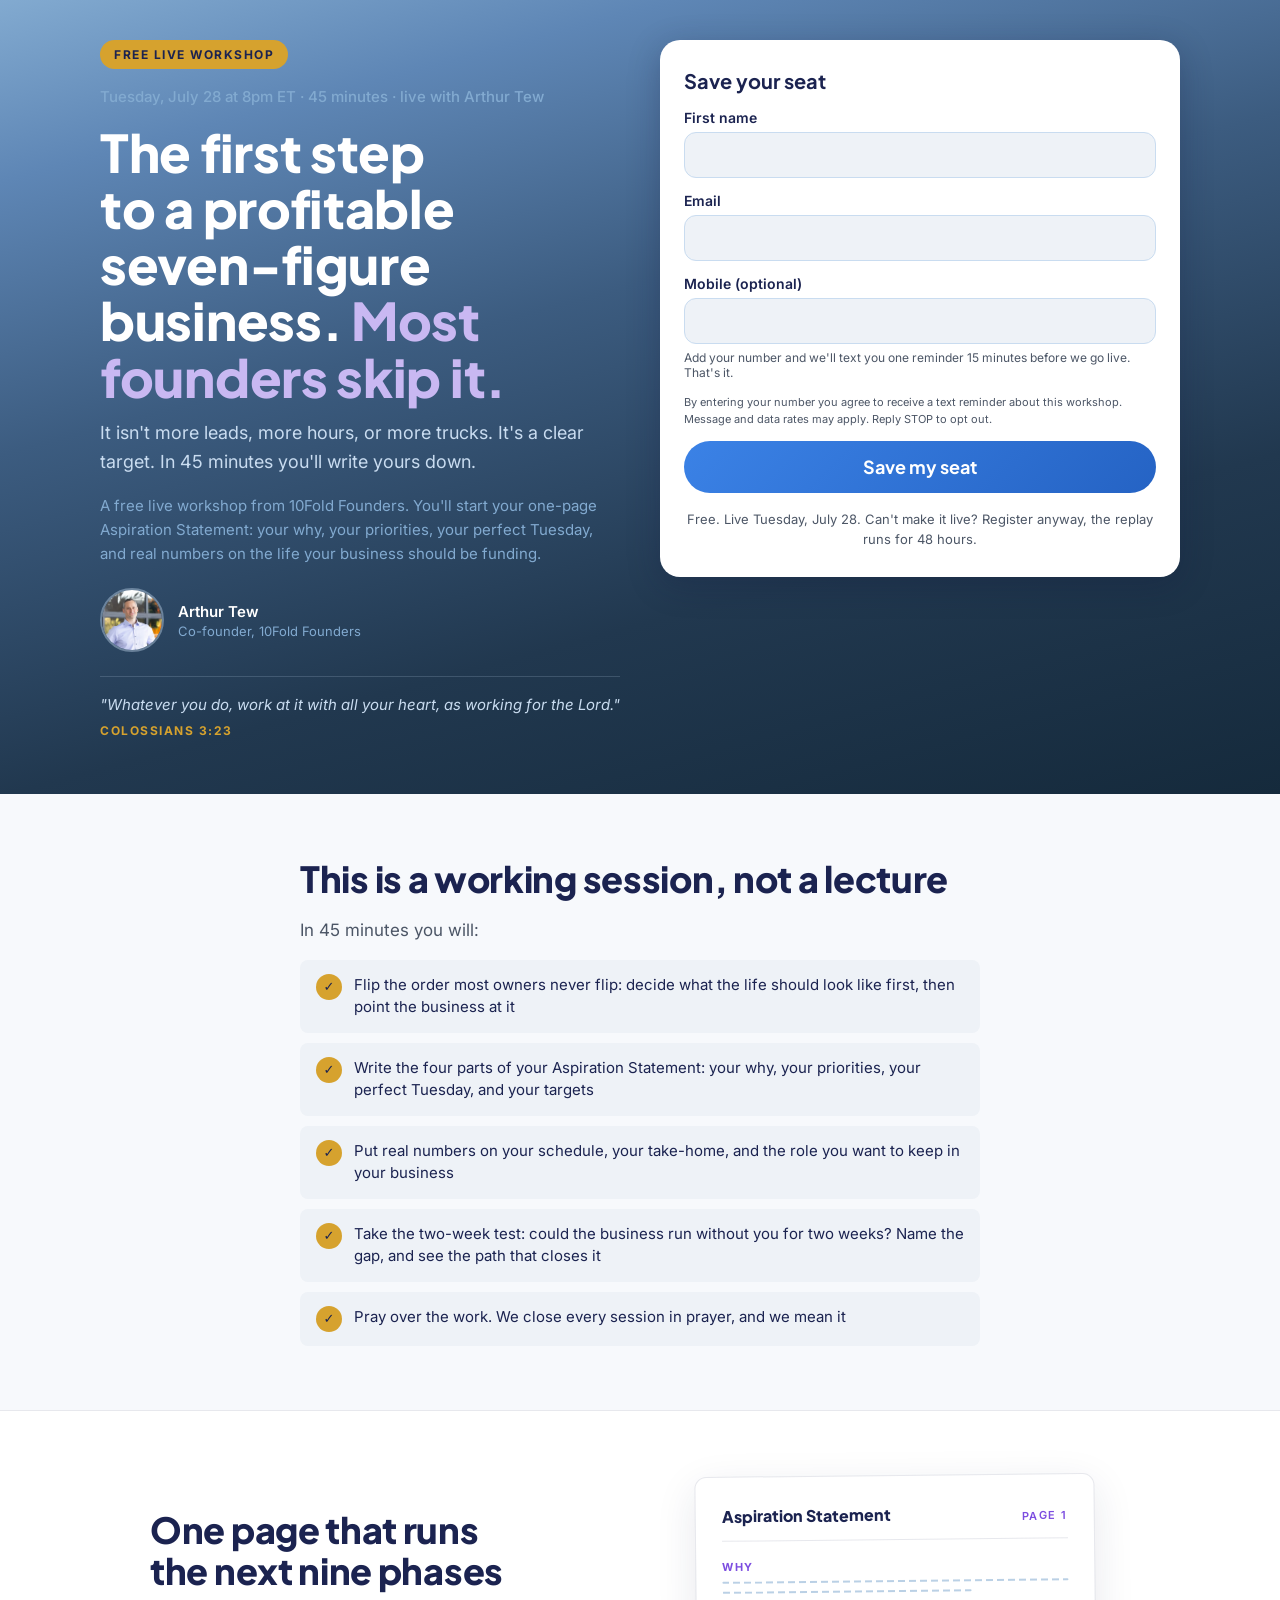
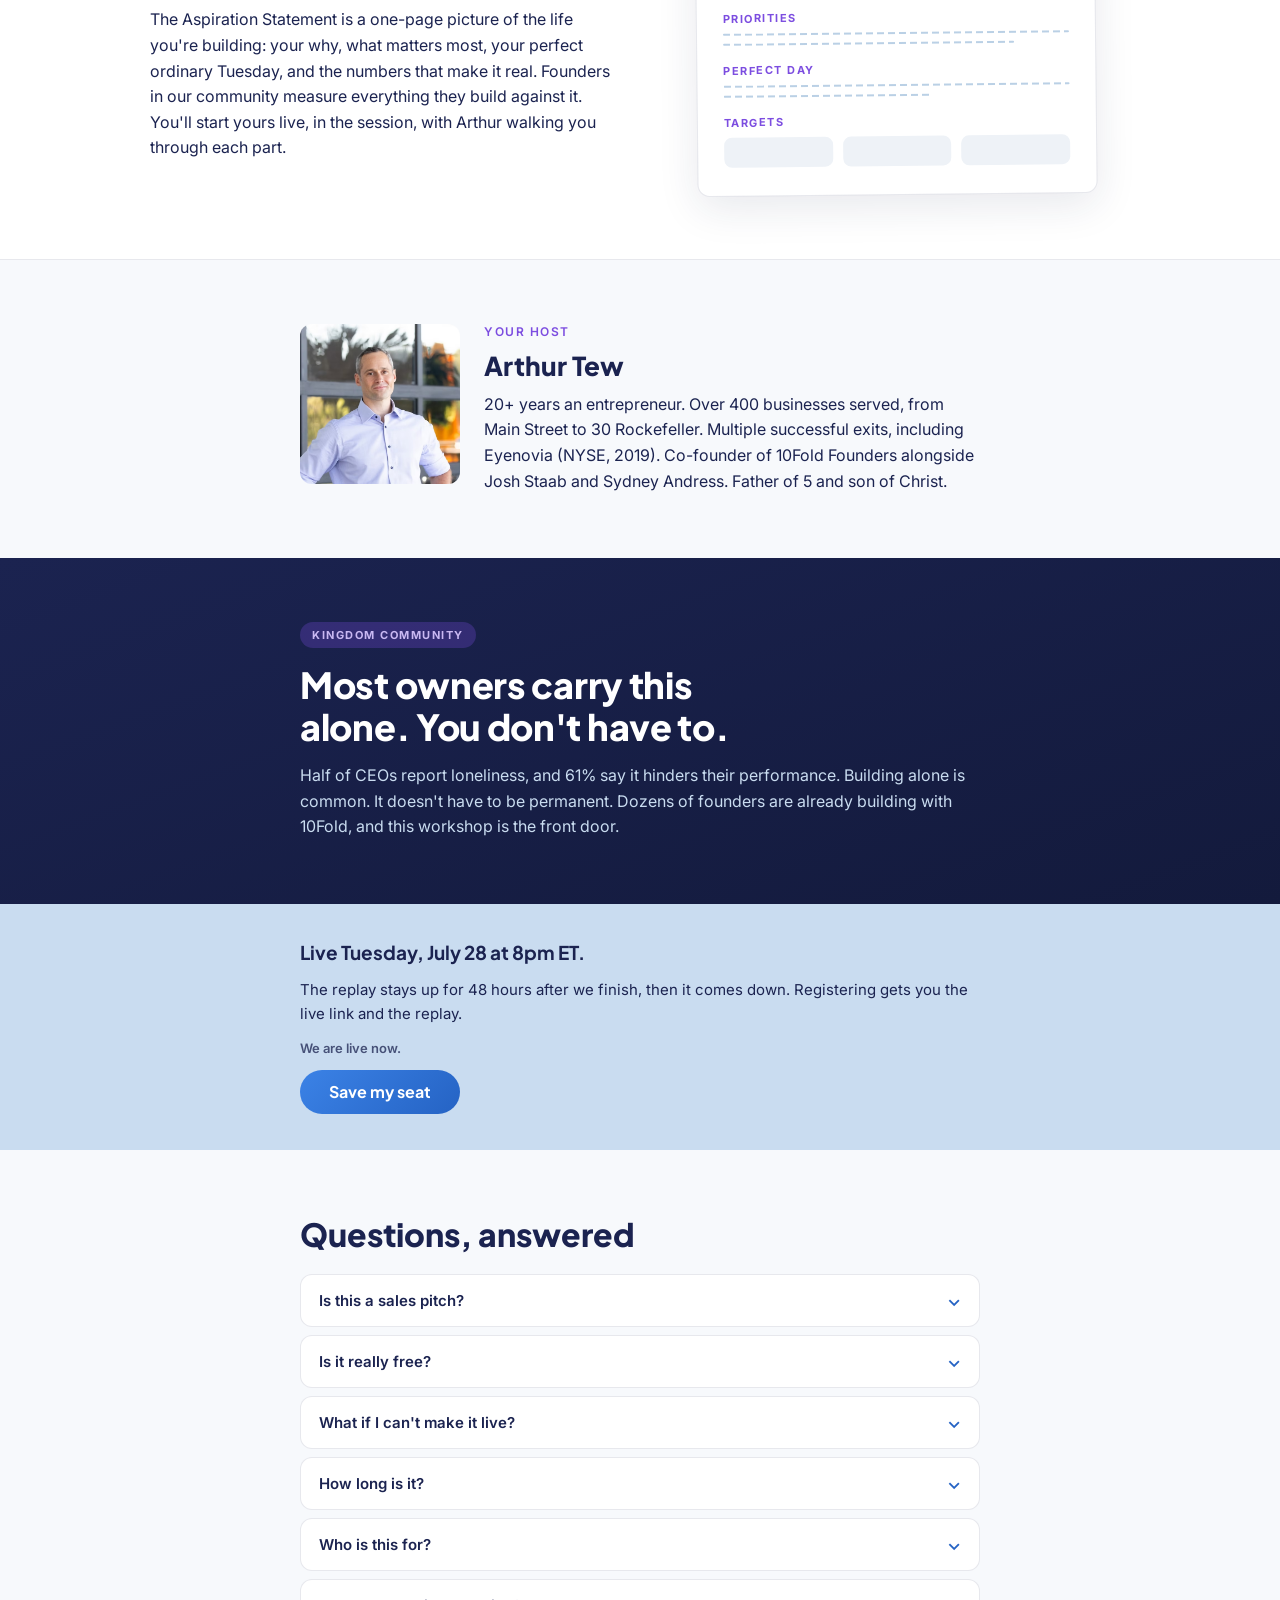
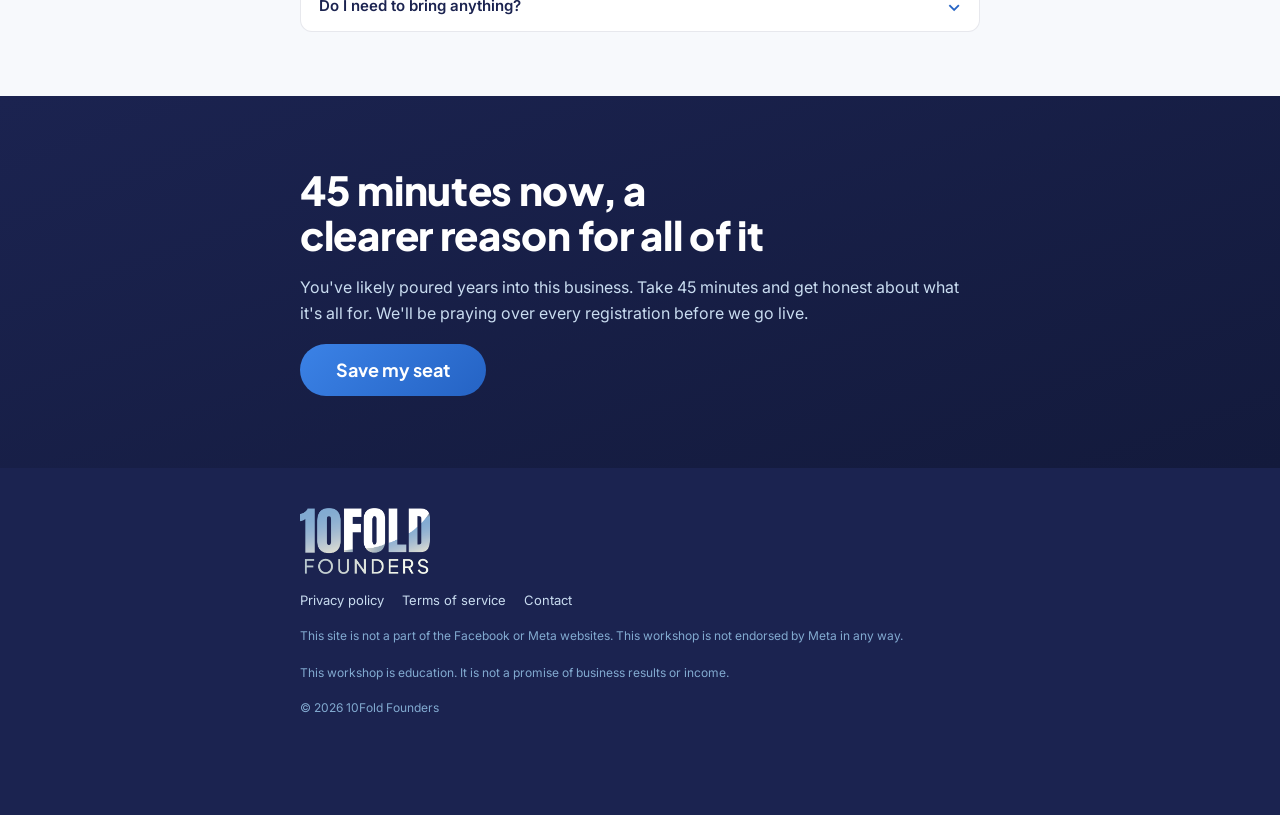
==== workshop/index.html @ f8d9e619 "Enlarge host-section headshot to 160px on /workshop Co-Authored-By: Claude Opus 4.8 (1M context) <no" ====
<!DOCTYPE html>
<html lang="en">
<head>
  <meta charset="utf-8">
  <meta name="viewport" content="width=device-width, initial-scale=1">
  <title>Free live workshop from 10Fold Founders: build a business that serves your life</title>
  <meta name="description" content="A free 45-minute live working session with Arthur Tew. Write the first page of a business that runs without running you. Tuesday, July 28 at 8pm ET.">
  <meta name="robots" content="noindex">
  <!-- ANALYTICS: Meta pixel goes here. Lead event fires on the thanks page, not on button click. -->
  <link rel="preconnect" href="https://fonts.googleapis.com">
  <link rel="preconnect" href="https://fonts.gstatic.com" crossorigin>
  <link rel="stylesheet" href="https://fonts.googleapis.com/css2?family=Inter:wght@400;500;600&family=Plus+Jakarta+Sans:wght@400;500;600;700;800&display=swap">
  <link rel="stylesheet" href="styles.css">
</head>
<body>

<!-- ============ SECTION 1: HERO (Founders mark gradient) ============ -->
<section style="background: var(--tf-gradient-founders); padding: 40px 20px 56px;">
  <div style="max-width: 1080px; margin: 0 auto; display: grid; grid-template-columns: repeat(auto-fit, minmax(320px, 1fr)); gap: 40px; align-items: start;">

    <div style="display: flex; flex-direction: column; gap: 18px;">
      <div style="display: flex; align-items: center; gap: 12px; flex-wrap: wrap;">
        <span style="display: inline-flex; align-items: center; background: var(--tf-mustard); color: var(--tf-ink); font-family: var(--tf-font-body); font-weight: 700; font-size: 12px; letter-spacing: 1.5px; text-transform: uppercase; padding: 7px 14px; border-radius: 9999px;">Free live workshop</span>
      </div>
      <p style="margin: 0; color: var(--tf-steel); font-size: 15px; font-weight: 500;">Tuesday, July 28 at 8pm ET&nbsp;·&nbsp;45 minutes&nbsp;·&nbsp;live with Arthur Tew</p>

      <!-- VARIANT A (faith): ?a=faith -->
      <div class="hero-variant" data-variant="faith" hidden style="display: flex; flex-direction: column; gap: 14px;">
        <h1 style="margin: 0; font-family: var(--tf-font-headline); font-weight: 800; font-size: clamp(34px, 5.4vw, 52px); line-height: 1.08; letter-spacing: -0.3px; color: var(--tf-white); text-wrap: balance;">What is God building through your business?</h1>
        <p style="margin: 0; color: var(--tf-sky); font-size: 18px; line-height: 1.6;">Take 45 minutes and put words to it. You'll leave with the first page of it written down.</p>
      </div>

      <!-- VARIANT B (profit): ?a=profit, the default -->
      <div class="hero-variant" data-variant="profit" hidden style="display: flex; flex-direction: column; gap: 14px;">
        <h1 style="margin: 0; font-family: var(--tf-font-headline); font-weight: 800; font-size: clamp(34px, 5.4vw, 52px); line-height: 1.08; letter-spacing: -0.3px; color: var(--tf-white); text-wrap: balance;">The first step to a profitable seven-figure business. <span style="color: #C9B8F2;">Most founders skip it.</span></h1>
        <p style="margin: 0; color: var(--tf-sky); font-size: 18px; line-height: 1.6;">It isn't more leads, more hours, or more trucks. It's a clear target. In 45 minutes you'll write yours down.</p>
      </div>

      <!-- VARIANT C (time): ?a=time -->
      <div class="hero-variant" data-variant="time" hidden style="display: flex; flex-direction: column; gap: 14px;">
        <h1 style="margin: 0; font-family: var(--tf-font-headline); font-weight: 800; font-size: clamp(34px, 5.4vw, 52px); line-height: 1.08; letter-spacing: -0.3px; color: var(--tf-white); text-wrap: balance;">Build a thriving business, not an all-consuming job.</h1>
        <p style="margin: 0; color: var(--tf-sky); font-size: 18px; line-height: 1.6;">If the business would stop the day you stopped, this workshop is where that starts to change. 45 minutes, live.</p>
      </div>

      <p style="margin: 0; color: var(--tf-steel); font-size: 15px; line-height: 1.6;">A free live workshop from 10Fold Founders. You'll start your one-page Aspiration Statement: your why, your priorities, your perfect Tuesday, and real numbers on the life your business should be funding.</p>

      <!-- HERO IMAGE: Arthur headshot, matches ad creative. Real photo only, no stock. -->
      <div style="display: flex; align-items: center; gap: 14px; margin-top: 4px;">
        <img src="uploads/headshot-1784030965763.avif" alt="Arthur Tew" width="64" height="64" style="width: 64px; height: 64px; border-radius: 50%; object-fit: cover; object-position: top; border: 2px solid rgba(201,220,240,0.4);">
        <div style="display: flex; flex-direction: column; gap: 2px;">
          <span style="color: var(--tf-white); font-weight: 600; font-size: 15px;">Arthur Tew</span>
          <span style="color: var(--tf-steel); font-size: 13px;">Co-founder, 10Fold Founders</span>
        </div>
      </div>

      <div style="border-top: 1px solid rgba(201,220,240,0.18); padding-top: 16px; margin-top: 6px; display: flex; flex-direction: column; gap: 6px;">
        <p style="margin: 0; color: var(--tf-sky); font-size: 15px; line-height: 1.6; font-style: italic;">"Whatever you do, work at it with all your heart, as working for the Lord."</p>
        <span style="color: var(--tf-mustard); font-size: 12px; font-weight: 700; letter-spacing: 1.5px; text-transform: uppercase;">Colossians 3:23</span>
      </div>
    </div>

    <!-- ============ SECTION 2: REGISTRATION FORM ============ -->
    <div id="register" style="background: var(--tf-white); border-radius: 20px; padding: 28px 24px; box-shadow: 0 8px 32px rgba(19,26,60,0.28); display: flex; flex-direction: column; gap: 16px; animation: tfFadeUp 0.4s cubic-bezier(0.4,0,0.2,1);">
      <h2 style="margin: 0; font-family: var(--tf-font-headline); font-weight: 700; font-size: 20px; color: var(--tf-ink);">Save your seat</h2>
      <!-- FORM ACTION: GHL form embed or POST endpoint, TBD. On success, redirect to thanks.html -->
      <form id="register-form" novalidate style="display: flex; flex-direction: column; gap: 14px;">
        <div class="field" data-field="first_name">
          <label for="first_name">First name</label>
          <input id="first_name" name="first_name" autocomplete="given-name" required>
          <span class="hint" hidden></span>
        </div>
        <div class="field" data-field="email">
          <label for="email">Email</label>
          <input id="email" name="email" type="email" autocomplete="email" required>
          <span class="hint" hidden></span>
        </div>
        <div class="field" data-field="phone">
          <label for="phone">Mobile (optional)</label>
          <input id="phone" name="phone" type="tel" autocomplete="tel">
          <span class="hint">Add your number and we'll text you one reminder 15 minutes before we go live. That's it.</span>
        </div>
        <p style="margin: 0; font-size: 11px; line-height: 1.5; color: var(--tf-slate);">By entering your number you agree to receive a text reminder about this workshop. Message and data rates may apply. Reply STOP to opt out.</p>
        <button type="submit" class="btn btn--lg btn--full">Save my seat</button>
      </form>
      <p style="margin: 0; text-align: center; font-size: 13px; line-height: 1.55; color: var(--tf-slate);">Free. Live Tuesday, July 28. Can't make it live? Register anyway, the replay runs for 48 hours.</p>
    </div>
  </div>
</section>

<!-- ============ SECTION 3: WHAT YOU'LL DO ============ -->
<section style="background: var(--tf-canvas); padding: 64px 20px;">
  <div style="max-width: 680px; margin: 0 auto; display: flex; flex-direction: column; gap: 20px;">
    <h2 style="margin: 0; font-family: var(--tf-font-headline); font-weight: 800; font-size: clamp(26px, 4vw, 36px); line-height: 1.15; letter-spacing: -0.3px; color: var(--tf-ink); text-wrap: balance;">This is a working session, not a lecture</h2>
    <p style="margin: 0; font-size: 17px; color: var(--tf-slate);">In 45 minutes you will:</p>
    <ul class="checklist">
      <li><span class="mark" aria-hidden="true">✓</span><span>Flip the order most owners never flip: decide what the life should look like first, then point the business at it</span></li>
      <li><span class="mark" aria-hidden="true">✓</span><span>Write the four parts of your Aspiration Statement: your why, your priorities, your perfect Tuesday, and your targets</span></li>
      <li><span class="mark" aria-hidden="true">✓</span><span>Put real numbers on your schedule, your take-home, and the role you want to keep in your business</span></li>
      <li><span class="mark" aria-hidden="true">✓</span><span>Take the two-week test: could the business run without you for two weeks? Name the gap, and see the path that closes it</span></li>
      <li><span class="mark" aria-hidden="true">✓</span><span>Pray over the work. We close every session in prayer, and we mean it</span></li>
    </ul>
  </div>
</section>

<!-- ============ SECTION 4: WHAT YOU LEAVE WITH ============ -->
<section style="background: var(--tf-white); padding: 64px 20px; border-top: 1px solid var(--border-hairline); border-bottom: 1px solid var(--border-hairline);">
  <div style="max-width: 980px; margin: 0 auto; display: grid; grid-template-columns: repeat(auto-fit, minmax(300px, 1fr)); gap: 44px; align-items: center;">
    <div style="display: flex; flex-direction: column; gap: 16px;">
      <h2 style="margin: 0; font-family: var(--tf-font-headline); font-weight: 800; font-size: clamp(26px, 4vw, 36px); line-height: 1.15; letter-spacing: -0.3px; color: var(--tf-ink); text-wrap: balance;">One page that runs the next nine phases</h2>
      <p style="margin: 0; font-size: 16px; line-height: 1.6; color: var(--tf-ink);">The Aspiration Statement is a one-page picture of the life you're building: your why, what matters most, your perfect ordinary Tuesday, and the numbers that make it real. Founders in our community measure everything they build against it. You'll start yours live, in the session, with Arthur walking you through each part.</p>
    </div>

    <!-- The page's one hero graphic: styled Aspiration Statement card -->
    <div aria-hidden="true" style="background: var(--tf-white); border: 1px solid var(--border-hairline); border-radius: 12px; box-shadow: 0 12px 40px rgba(27,35,80,0.10); padding: 28px 26px; max-width: 400px; margin: 0 auto; width: 100%; box-sizing: border-box; transform: rotate(-0.6deg);">
      <div style="display: flex; align-items: baseline; justify-content: space-between; gap: 12px; border-bottom: 1px solid var(--border-hairline); padding-bottom: 14px; margin-bottom: 18px;">
        <span style="font-family: var(--tf-font-headline); font-weight: 800; font-size: 16px; color: var(--tf-ink);">Aspiration Statement</span>
        <span style="font-size: 11px; font-weight: 600; letter-spacing: 1.5px; text-transform: uppercase; color: var(--tf-purple);">Page 1</span>
      </div>
      <div style="display: flex; flex-direction: column; gap: 18px;">
        <div style="display: flex; flex-direction: column; gap: 8px;">
          <span style="font-size: 11px; font-weight: 700; letter-spacing: 1.5px; text-transform: uppercase; color: var(--tf-purple);">Why</span>
          <div style="height: 2px; background: repeating-linear-gradient(90deg, var(--tf-steel) 0 7px, transparent 7px 11px); opacity: 0.55; border-radius: 2px;"></div>
          <div style="height: 2px; width: 72%; background: repeating-linear-gradient(90deg, var(--tf-steel) 0 7px, transparent 7px 11px); opacity: 0.55; border-radius: 2px;"></div>
        </div>
        <div style="display: flex; flex-direction: column; gap: 8px;">
          <span style="font-size: 11px; font-weight: 700; letter-spacing: 1.5px; text-transform: uppercase; color: var(--tf-purple);">Priorities</span>
          <div style="height: 2px; background: repeating-linear-gradient(90deg, var(--tf-steel) 0 7px, transparent 7px 11px); opacity: 0.55; border-radius: 2px;"></div>
          <div style="height: 2px; width: 84%; background: repeating-linear-gradient(90deg, var(--tf-steel) 0 7px, transparent 7px 11px); opacity: 0.55; border-radius: 2px;"></div>
        </div>
        <div style="display: flex; flex-direction: column; gap: 8px;">
          <span style="font-size: 11px; font-weight: 700; letter-spacing: 1.5px; text-transform: uppercase; color: var(--tf-purple);">Perfect day</span>
          <div style="height: 2px; background: repeating-linear-gradient(90deg, var(--tf-steel) 0 7px, transparent 7px 11px); opacity: 0.55; border-radius: 2px;"></div>
          <div style="height: 2px; width: 60%; background: repeating-linear-gradient(90deg, var(--tf-steel) 0 7px, transparent 7px 11px); opacity: 0.55; border-radius: 2px;"></div>
        </div>
        <div style="display: flex; flex-direction: column; gap: 8px;">
          <span style="font-size: 11px; font-weight: 700; letter-spacing: 1.5px; text-transform: uppercase; color: var(--tf-purple);">Targets</span>
          <div style="display: flex; gap: 10px;">
            <div style="flex: 1; height: 30px; background: var(--tf-cloud); border-radius: 8px;"></div>
            <div style="flex: 1; height: 30px; background: var(--tf-cloud); border-radius: 8px;"></div>
            <div style="flex: 1; height: 30px; background: var(--tf-cloud); border-radius: 8px;"></div>
          </div>
        </div>
      </div>
    </div>
  </div>
</section>

<!-- ============ SECTION 5: YOUR HOST ============ -->
<section style="background: var(--tf-canvas); padding: 64px 20px;">
  <div style="max-width: 680px; margin: 0 auto; display: flex; gap: 24px; align-items: flex-start; flex-wrap: wrap;">
    <img src="uploads/headshot-1784030965763.avif" alt="Arthur Tew" width="160" height="160" style="width: 160px; height: 160px; border-radius: 12px; object-fit: cover; object-position: top; flex: none;">
    <div style="flex: 1; min-width: 260px; display: flex; flex-direction: column; gap: 10px;">
      <span style="font-size: 12px; font-weight: 600; letter-spacing: 1.5px; text-transform: uppercase; color: var(--tf-purple);">Your host</span>
      <h2 style="margin: 0; font-family: var(--tf-font-headline); font-weight: 800; font-size: 26px; color: var(--tf-ink);">Arthur Tew</h2>
      <p style="margin: 0; font-size: 16px; line-height: 1.6; color: var(--tf-ink);">20+ years an entrepreneur. Over 400 businesses served, from Main Street to 30 Rockefeller. Multiple successful exits, including Eyenovia (NYSE, 2019). Co-founder of 10Fold Founders alongside Josh Staab and Sydney Andress. Father of 5 and son of Christ.</p>
    </div>
  </div>
</section>

<!-- ============ SECTION 6: NOT BUILDING ALONE (dark ink) ============ -->
<section style="background: var(--tf-gradient-dark); padding: 64px 20px;">
  <div style="max-width: 680px; margin: 0 auto; display: flex; flex-direction: column; gap: 16px;">
    <span style="align-self: flex-start; background: rgba(124,77,224,0.28); color: #C9B8F2; font-size: 11px; font-weight: 700; letter-spacing: 1.5px; text-transform: uppercase; padding: 6px 12px; border-radius: 9999px;">Kingdom community</span>
    <h2 style="margin: 0; font-family: var(--tf-font-headline); font-weight: 800; font-size: clamp(26px, 4vw, 36px); line-height: 1.15; letter-spacing: -0.3px; color: var(--tf-white); text-wrap: balance;">Most owners carry this alone. You don't have to.</h2>
    <p style="margin: 0; font-size: 16px; line-height: 1.6; color: var(--tf-sky);">Half of CEOs report loneliness, and 61% say it hinders their performance. Building alone is common. It doesn't have to be permanent. Dozens of founders are already building with 10Fold, and this workshop is the front door.</p>
  </div>
</section>

<!-- ============ SECTION 7: URGENCY STRIP (sky wash) ============ -->
<section style="background: var(--tf-sky); padding: 36px 20px;">
  <div style="max-width: 680px; margin: 0 auto; display: flex; flex-direction: column; gap: 14px; align-items: flex-start;">
    <p style="margin: 0; font-family: var(--tf-font-headline); font-weight: 700; font-size: 19px; color: var(--tf-ink);">Live Tuesday, July 28 at 8pm ET.</p>
    <p style="margin: 0; font-size: 15px; line-height: 1.6; color: var(--tf-ink);">The replay stays up for 48 hours after we finish, then it comes down. Registering gets you the live link and the replay.</p>
    <p id="countdown" style="margin: 0; font-size: 13px; font-weight: 600; color: var(--tf-ink); opacity: 0.75;"></p>
    <button type="button" class="btn js-scroll-to-form" style="min-width: 160px;">Save my seat</button>
  </div>
</section>

<!-- ============ SECTION 8: FAQ ============ -->
<section style="background: var(--tf-canvas); padding: 64px 20px;">
  <div style="max-width: 680px; margin: 0 auto; display: flex; flex-direction: column; gap: 20px;">
    <h2 style="margin: 0; font-family: var(--tf-font-headline); font-weight: 800; font-size: clamp(24px, 4vw, 32px); color: var(--tf-ink);">Questions, answered</h2>
    <div id="faq-list" style="display: flex; flex-direction: column; gap: 8px;"></div>
  </div>
</section>

<!-- ============ SECTION 9: FINAL CALL (dark ink) ============ -->
<section style="background: var(--tf-gradient-dark); padding: 72px 20px;">
  <div style="max-width: 680px; margin: 0 auto; display: flex; flex-direction: column; gap: 18px; align-items: flex-start;">
    <h2 style="margin: 0; font-family: var(--tf-font-headline); font-weight: 800; font-size: clamp(28px, 4.5vw, 40px); line-height: 1.12; letter-spacing: -0.3px; color: var(--tf-white); text-wrap: balance;">45 minutes now, a clearer reason for all of it</h2>
    <p style="margin: 0; font-size: 16px; line-height: 1.6; color: var(--tf-sky);">You've likely poured years into this business. Take 45 minutes and get honest about what it's all for. We'll be praying over every registration before we go live.</p>
    <button type="button" class="btn btn--lg js-scroll-to-form" style="min-width: 180px;">Save my seat</button>
  </div>
</section>

<!-- ============ SECTION 10: COMPLIANCE FOOTER ============ -->
<footer style="background: var(--tf-ink); padding: 40px 20px 100px;">
  <div style="max-width: 680px; margin: 0 auto; display: flex; flex-direction: column; gap: 18px;">
    <img src="assets/10FoldFounders-dark-white.png" alt="10Fold Founders" style="width: 130px; height: auto;">
    <div style="display: flex; gap: 18px; flex-wrap: wrap; font-size: 13px;">
      <a href="#" style="color: var(--tf-sky);">Privacy policy</a>
      <a href="#" style="color: var(--tf-sky);">Terms of service</a>
      <a href="#" style="color: var(--tf-sky);">Contact</a>
    </div>
    <p style="margin: 0; font-size: 12px; line-height: 1.6; color: var(--tf-steel);">This site is not a part of the Facebook or Meta websites. This workshop is not endorsed by Meta in any way.</p>
    <p style="margin: 0; font-size: 12px; line-height: 1.6; color: var(--tf-steel);">This workshop is education. It is not a promise of business results or income.</p>
    <p style="margin: 0; font-size: 12px; color: var(--tf-steel);">© 2026 10Fold Founders</p>
  </div>
</footer>

<!-- ============ STICKY MOBILE CTA BAR ============ -->
<div id="sticky-cta" hidden style="position: fixed; bottom: 0; left: 0; right: 0; z-index: 50; background: var(--tf-white); border-top: 1px solid var(--border-hairline); box-shadow: 0 -4px 16px rgba(27,35,80,0.08); padding: 10px 16px; display: flex; align-items: center; justify-content: space-between; gap: 12px; animation: tfFadeUp 0.2s cubic-bezier(0.4,0,0.2,1);">
  <span style="font-size: 13px; font-weight: 600; color: var(--tf-ink); line-height: 1.3;">Free live workshop&nbsp;·&nbsp;Tue July 28, 8pm ET</span>
  <button type="button" class="btn btn--sm js-scroll-to-form" style="min-width: 130px;">Save my seat</button>
</div>

<script>
(function () {
  'use strict';

  /* ---------- Headline variant: ?a=faith|profit|time (default profit) ---------- */
  var params = new URLSearchParams(window.location.search);
  var p = params.get('a');
  var variant = (p === 'faith' || p === 'profit' || p === 'time') ? p : 'profit';
  document.documentElement.setAttribute('data-variant', variant);
  var heroes = document.querySelectorAll('.hero-variant');
  for (var i = 0; i < heroes.length; i++) {
    heroes[i].hidden = heroes[i].getAttribute('data-variant') !== variant;
  }

  /* ---------- Countdown to live start (Tue Jul 28, 2026, 8pm ET) ---------- */
  var liveStart = new Date('2026-07-28T20:00:00-04:00').getTime();
  var countdownEl = document.getElementById('countdown');
  function countdownText() {
    var ms = liveStart - Date.now();
    if (ms <= 0) return 'We are live now.';
    var mins = Math.floor(ms / 60000);
    var d = Math.floor(mins / 1440);
    var h = Math.floor((mins % 1440) / 60);
    var m = mins % 60;
    return 'Live in ' + d + (d === 1 ? ' day, ' : ' days, ') +
      h + (h === 1 ? ' hour, ' : ' hours, ') +
      m + (m === 1 ? ' minute' : ' minutes');
  }
  function renderCountdown() { countdownEl.textContent = countdownText(); }
  renderCountdown();
  setInterval(renderCountdown, 60000);

  /* ---------- FAQ accordion ---------- */
  var faqs = [
    { q: 'Is this a sales pitch?', a: "It's a working session. You'll spend the time writing your own Aspiration Statement, not watching slides about us. At the very end we'll take two minutes to tell you about the 10Fold Founders community. That's it." },
    { q: 'Is it really free?', a: 'Yes. Name and email get you in. No card, nothing to buy to participate.' },
    { q: "What if I can't make it live?", a: 'Register anyway. Everyone registered gets the replay link, and it stays live for 48 hours.' },
    { q: 'How long is it?', a: '45 minutes. We start on time and we end on time. However, we sometimes have a little extra window for a short Q&A.' },
    { q: 'Who is this for?', a: "Founders and owners. Industries include: Trades, Professional Services, Home Services, Local and Main St. Businesses. Faith is explicit here: we close in prayer and we talk plainly about stewardship. If that's not for you, no hard feelings, this just isn't your room." },
    { q: 'Do I need to bring anything?', a: "Something to write with. That's it. We'll put everything on screen." }
  ];
  var faqList = document.getElementById('faq-list');
  var openFaq = -1;
  faqs.forEach(function (faq, idx) {
    var item = document.createElement('div');
    item.style.cssText = 'background: var(--tf-white); border: 1px solid var(--border-hairline); border-radius: 12px; overflow: hidden;';

    var btn = document.createElement('button');
    btn.type = 'button';
    btn.setAttribute('aria-expanded', 'false');
    btn.style.cssText = 'display: flex; align-items: center; justify-content: space-between; gap: 12px; width: 100%; text-align: left; background: none; border: none; cursor: pointer; padding: 16px 18px; font-family: var(--tf-font-body); font-weight: 600; font-size: 15px; color: var(--tf-ink);';

    var q = document.createElement('span');
    q.textContent = faq.q;
    var chevron = document.createElement('span');
    chevron.textContent = '⌄';
    chevron.style.cssText = 'flex: none; font-size: 18px; line-height: 1; color: var(--tf-azure-strong); transition: transform 200ms cubic-bezier(0.4,0,0.2,1);';
    btn.appendChild(q);
    btn.appendChild(chevron);

    var answer = document.createElement('p');
    answer.textContent = faq.a;
    answer.hidden = true;
    answer.style.cssText = 'margin: 0; padding: 0 18px 16px; font-size: 15px; line-height: 1.6; color: var(--tf-slate);';

    btn.addEventListener('click', function () {
      openFaq = (openFaq === idx) ? -1 : idx;
      var panels = faqList.querySelectorAll('[data-faq-panel]');
      var buttons = faqList.querySelectorAll('[data-faq-btn]');
      var chevrons = faqList.querySelectorAll('[data-faq-chevron]');
      for (var j = 0; j < panels.length; j++) {
        var isOpen = (openFaq === j);
        panels[j].hidden = !isOpen;
        buttons[j].setAttribute('aria-expanded', isOpen ? 'true' : 'false');
        chevrons[j].style.transform = isOpen ? 'rotate(180deg)' : 'none';
        if (isOpen) panels[j].style.animation = 'tfFadeUp 0.2s cubic-bezier(0.4,0,0.2,1)';
      }
    });

    btn.setAttribute('data-faq-btn', '');
    chevron.setAttribute('data-faq-chevron', '');
    answer.setAttribute('data-faq-panel', '');

    item.appendChild(btn);
    item.appendChild(answer);
    faqList.appendChild(item);
  });

  /* ---------- Scroll to form + focus first field ---------- */
  function scrollToForm() {
    var el = document.getElementById('register');
    if (!el) return;
    var top = el.getBoundingClientRect().top + window.scrollY - 16;
    window.scrollTo({ top: top, behavior: 'smooth' });
    var first = el.querySelector('input');
    if (first) setTimeout(function () { first.focus({ preventScroll: true }); }, 450);
  }
  var scrollBtns = document.querySelectorAll('.js-scroll-to-form');
  for (var s = 0; s < scrollBtns.length; s++) {
    scrollBtns[s].addEventListener('click', scrollToForm);
  }

  /* ---------- Sticky CTA bar: show once the form scrolls out of view ---------- */
  var sticky = document.getElementById('sticky-cta');
  var formEl = document.getElementById('register');
  if ('IntersectionObserver' in window && formEl) {
    var observer = new IntersectionObserver(function (entries) {
      sticky.hidden = entries[0].isIntersecting;
    }, { threshold: 0 });
    observer.observe(formEl);
  }

  /* ---------- Form validation + redirect ---------- */
  var form = document.getElementById('register-form');
  function setError(fieldName, message) {
    var field = form.querySelector('[data-field="' + fieldName + '"]');
    var hint = field.querySelector('.hint');
    if (message) {
      field.classList.add('is-error');
      hint.textContent = message;
      hint.hidden = false;
    } else {
      field.classList.remove('is-error');
    }
  }
  // Clear an error as soon as the field is edited.
  ['first_name', 'email'].forEach(function (name) {
    form.querySelector('#' + name).addEventListener('input', function () {
      var field = form.querySelector('[data-field="' + name + '"]');
      if (field.classList.contains('is-error')) {
        field.classList.remove('is-error');
        var hint = field.querySelector('.hint');
        hint.hidden = true;
      }
    });
  });

  form.addEventListener('submit', function (e) {
    e.preventDefault();
    var firstName = form.first_name.value.trim();
    var email = form.email.value.trim();
    var phone = form.phone.value.trim();

    var ok = true;
    if (!firstName) { setError('first_name', 'Add your first name'); ok = false; }
    if (!/^\S+@\S+\.\S+$/.test(email)) { setError('email', 'Add a valid email'); ok = false; }
    if (!ok) return;

    // FORM ACTION: GHL form embed or POST endpoint, TBD.
    // Never lose the lead to a failed redirect; the form submit is the conversion.
    var skipped = phone ? '' : '?askphone=1';
    window.location.href = 'thanks.html' + skipped;
  });
})();
</script>
</body>
</html>
---- workshop/styles.css ----
/* ============================================================
 * 10Fold Founders — Workshop landing page
 * Standalone implementation of Workshop.dc.html
 * Design tokens are the v2 (indigo-led) palette from the
 * 10Fold Founders design system.
 * ============================================================ */

:root {
  /* Blues */
  --tf-sky:          #C9DCF0;
  --tf-steel:        #82AAD0;
  --tf-azure:        #3B82E6;
  --tf-azure-strong: #2563C4;
  --tf-ink:          #1B2350;

  /* Accents */
  --tf-purple:  #7C4DE0;
  --tf-mustard: #D6A22E;

  /* Cool neutrals */
  --tf-canvas: #F7F9FC;
  --tf-cloud:  #EEF2F7;
  --tf-slate:  #4C5666;
  --tf-white:  #FFFFFF;

  /* Gradients */
  --tf-gradient-cta:      linear-gradient(135deg, #3B82E6 0%, #2563C4 100%);
  --tf-gradient-founders: linear-gradient(165deg, #82AAD0 0%, #5E86B5 16%, #3C5C80 40%, #21384F 70%, #152A3C 100%);
  --tf-gradient-warm:     linear-gradient(135deg, #D6A22E 0%, #C08A1E 100%);
  --tf-gradient-dark:     linear-gradient(160deg, #1B2350 0%, #131A3C 100%);

  /* Lines + feedback */
  --border-hairline: rgba(27, 35, 80, 0.10);
  --state-success:   #1F8A5B;
  --state-danger:    #C0413B;

  /* Type */
  --tf-font-headline: 'Plus Jakarta Sans', system-ui, -apple-system, sans-serif;
  --tf-font-body:     'Inter', system-ui, -apple-system, sans-serif;

  /* Radii + motion */
  --tf-radius-sm:   8px;
  --tf-radius-card: 12px;
  --tf-radius-lg:   20px;
  --tf-ease:        cubic-bezier(0.4, 0, 0.2, 1);
  --tf-dur:         200ms;
}

/* ============ Base ============ */
html { scroll-behavior: smooth; }
* { box-sizing: border-box; }
body {
  margin: 0;
  background: var(--tf-canvas);
  color: var(--tf-ink);
  font-family: var(--tf-font-body);
  -webkit-font-smoothing: antialiased;
  text-rendering: optimizeLegibility;
}
input, textarea { box-sizing: border-box; }
a { color: var(--tf-azure-strong); text-decoration: none; }
a:hover { color: var(--tf-azure); }

/* The hidden attribute must win over inline display values (variants, sticky bar, etc.) */
[hidden] { display: none !important; }

@keyframes tfFadeUp {
  from { opacity: 0; transform: translateY(8px); }
  to   { opacity: 1; transform: translateY(0); }
}

@media (prefers-reduced-motion: reduce) {
  html { scroll-behavior: auto; }
  * { animation: none !important; transition: none !important; }
}

/* ============ Layout helpers ============ */
.tf-col { display: flex; flex-direction: column; }

/* ============ Button (design-system Button) ============ */
.btn {
  display: inline-flex;
  align-items: center;
  justify-content: center;
  gap: 8px;
  font-family: var(--tf-font-headline);
  font-weight: 700;
  line-height: 1;
  text-decoration: none;
  border: none;
  border-radius: 100px;
  cursor: pointer;
  white-space: nowrap;
  color: var(--tf-white);
  background: var(--tf-gradient-cta);
  font-size: 16px;
  padding: 14px 28px;
  transition: filter var(--tf-dur) var(--tf-ease), opacity var(--tf-dur) var(--tf-ease);
}
.btn:hover { filter: brightness(1.06); color: var(--tf-white); }
.btn:active { filter: brightness(0.97); }
.btn:focus-visible { outline: 3px solid var(--tf-azure); outline-offset: 2px; }
.btn--sm { font-size: 14px; padding: 10px 20px; }
.btn--lg { font-size: 18px; padding: 17px 36px; }
.btn--full { width: 100%; }
.btn--founders { background: var(--tf-gradient-founders); }
.btn--outline {
  background: transparent;
  color: var(--tf-ink);
  border: 1.5px solid var(--tf-ink);
}
.btn--outline:hover { background: rgba(27,35,80,0.05); color: var(--tf-ink); filter: none; }

/* ============ Input (design-system Input) ============ */
.field { display: flex; flex-direction: column; gap: 6px; font-family: var(--tf-font-body); }
.field label {
  font-size: 14px;
  font-weight: 600;
  color: var(--tf-ink);
}
.field input, .field textarea {
  font-family: var(--tf-font-body);
  font-size: 16px;
  color: var(--tf-ink);
  background: var(--tf-cloud);
  border: 1.5px solid var(--tf-sky);
  border-radius: var(--tf-radius-card);
  padding: 12px 14px;
  outline: none;
  width: 100%;
  transition: border-color var(--tf-dur) var(--tf-ease);
}
.field input::placeholder, .field textarea::placeholder { color: var(--tf-slate); }
.field input:focus, .field textarea:focus { border-color: var(--tf-azure-strong); }
.field .hint { font-size: 12px; color: var(--tf-slate); }
.field.is-error input { border-color: var(--state-danger); }
.field.is-error .hint { color: var(--state-danger); }

/* ============ ChecklistItem (design-system ChecklistItem) ============ */
.checklist { margin: 0; padding: 0; display: flex; flex-direction: column; gap: 10px; }
.checklist li {
  list-style: none;
  background: var(--tf-cloud);
  border-radius: var(--tf-radius-sm);
  padding: 14px 16px;
  display: flex;
  gap: 12px;
  align-items: flex-start;
  font-family: var(--tf-font-body);
  font-size: 15px;
  line-height: 1.5;
  color: var(--tf-ink);
}
.checklist li .mark {
  flex: 0 0 26px;
  width: 26px;
  height: 26px;
  border-radius: 50%;
  background: var(--tf-mustard);
  color: var(--tf-ink);
  font-family: var(--tf-font-headline);
  font-weight: 800;
  font-size: 13px;
  display: inline-flex;
  align-items: center;
  justify-content: center;
}

/* ============ Section rhythm ============ */
section, footer { padding: 64px 20px; }
.eyebrow {
  font-size: 12px;
  font-weight: 700;
  letter-spacing: 1.5px;
  text-transform: uppercase;
}
h1, h2 { text-wrap: balance; }
p { text-wrap: pretty; }
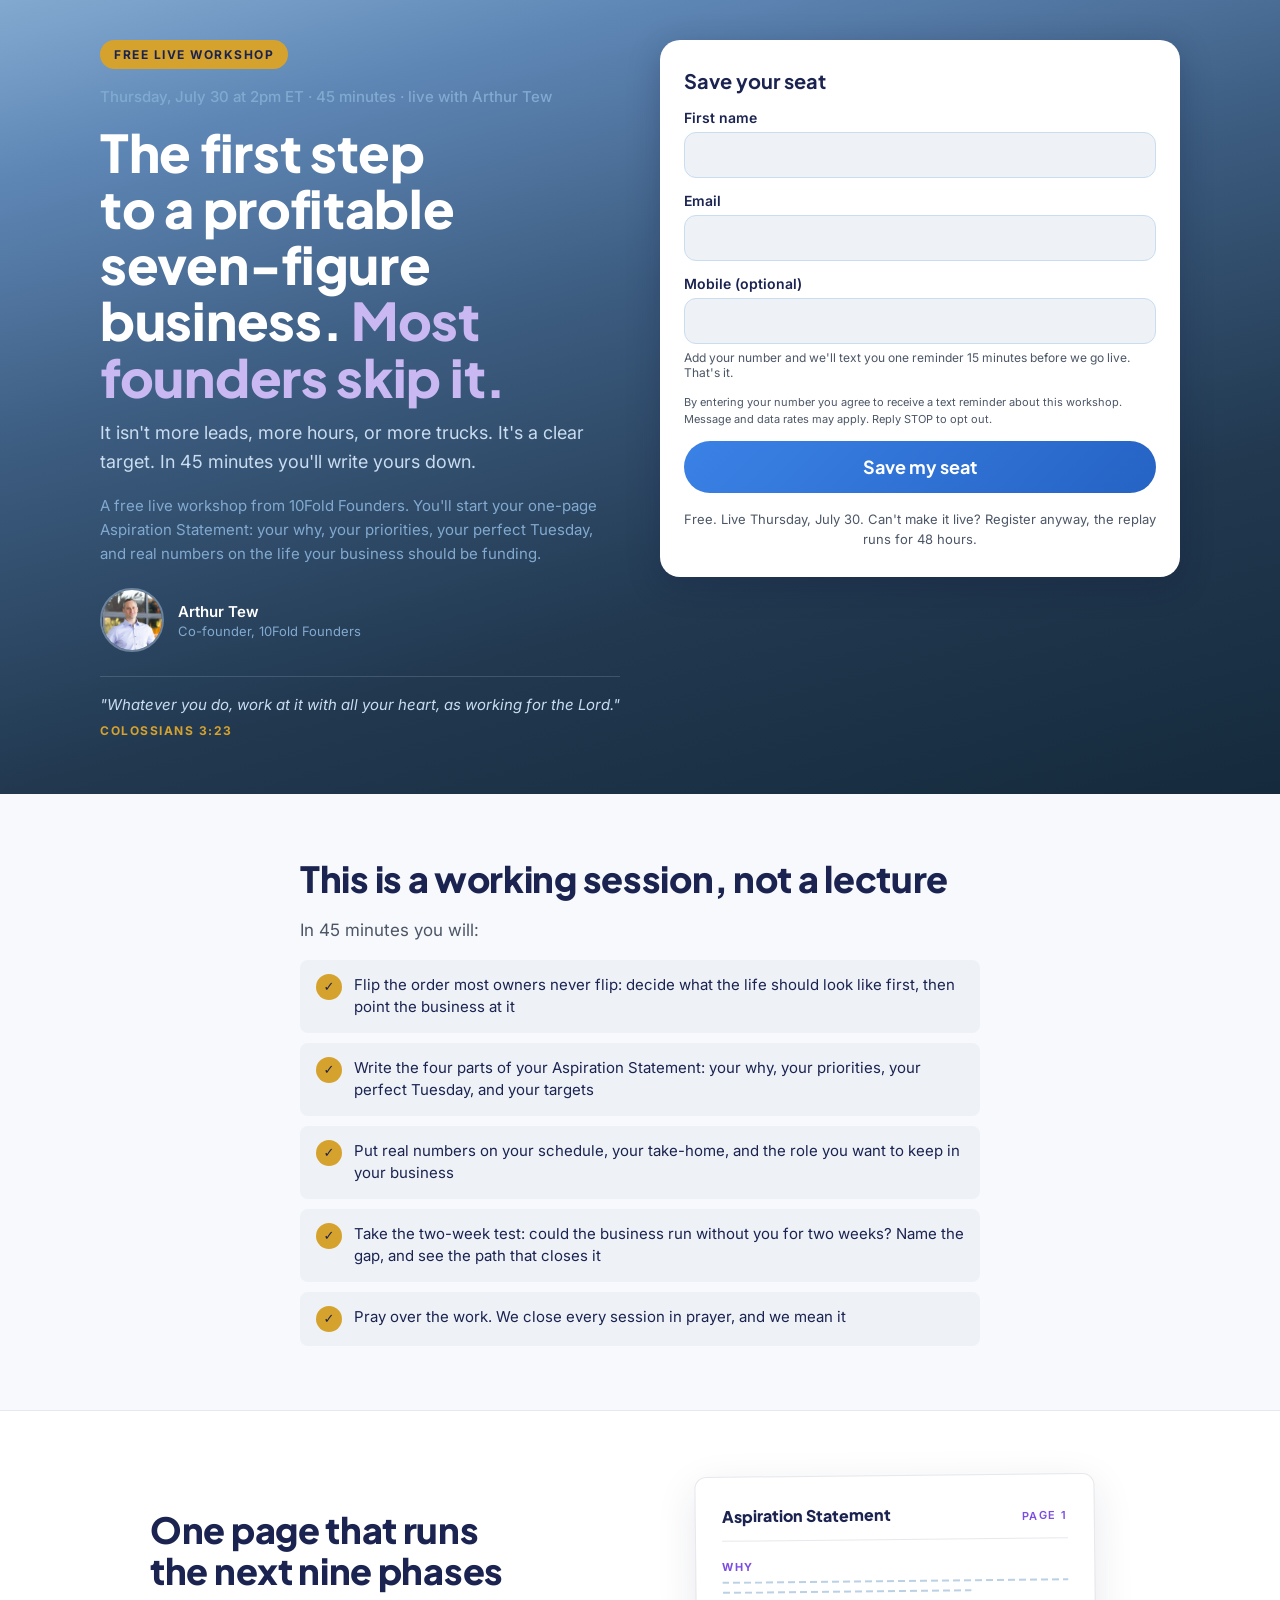
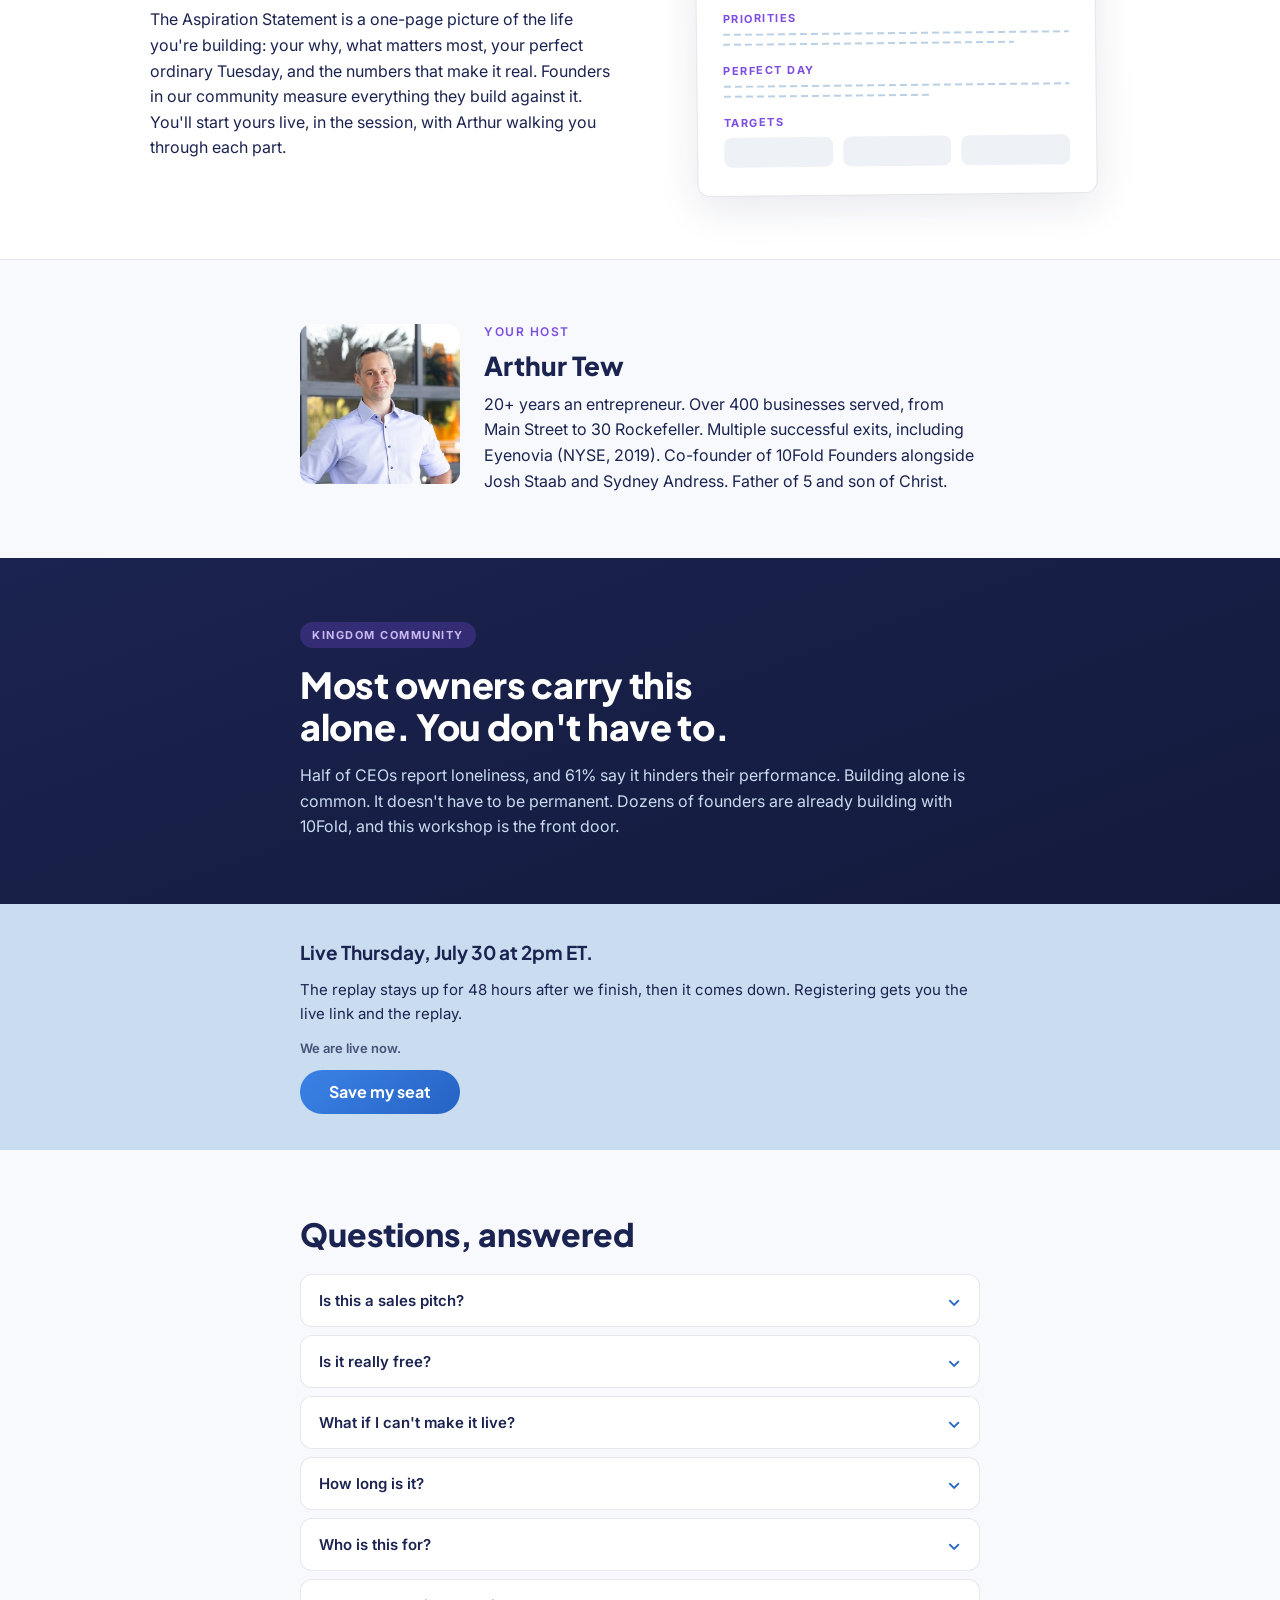
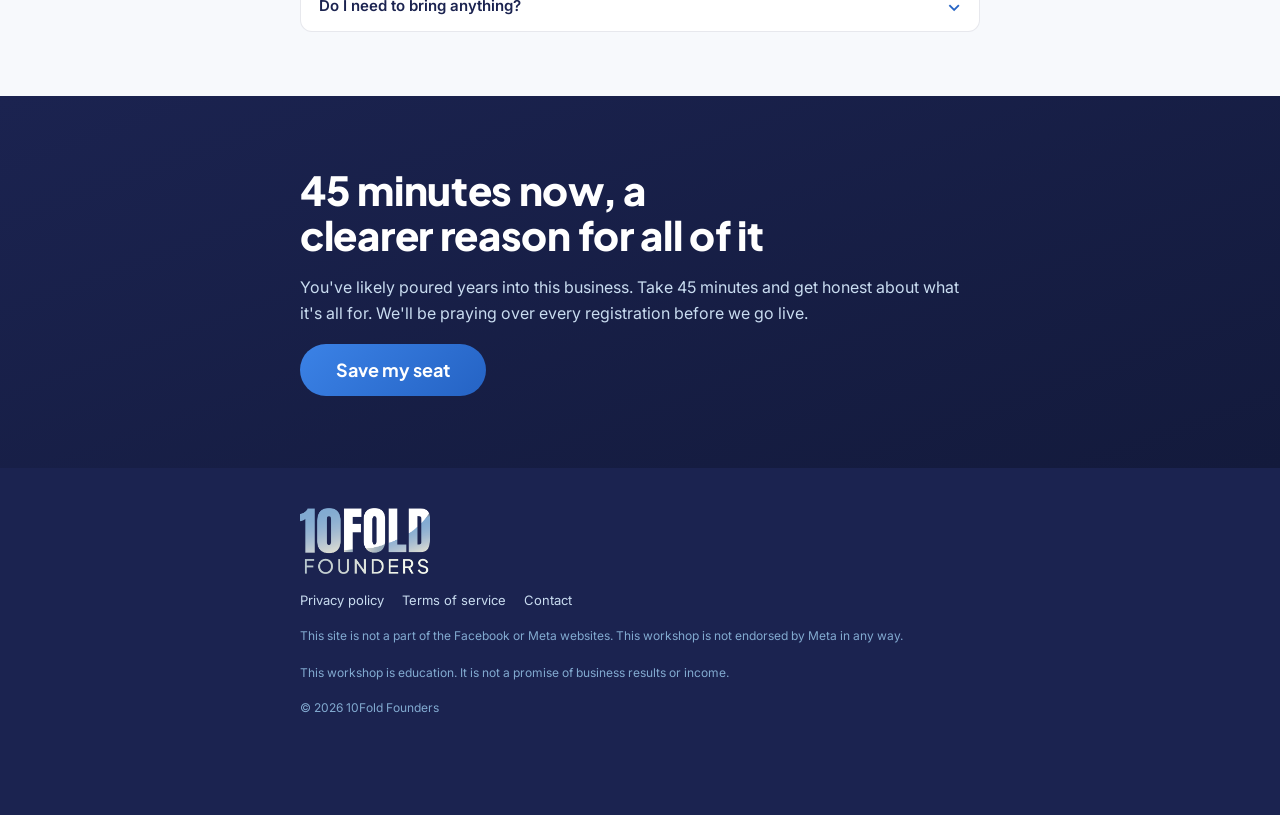
==== commit 171f81da: "Update workshop date/time to Thursday, July 30 at 2pm ET Reschedule the free live workshop from Tue " ====
--- a/workshop/index.html
+++ b/workshop/index.html
@@ -4,7 +4,7 @@
   <meta charset="utf-8">
   <meta name="viewport" content="width=device-width, initial-scale=1">
   <title>Free live workshop from 10Fold Founders: build a business that serves your life</title>
-  <meta name="description" content="A free 45-minute live working session with Arthur Tew. Write the first page of a business that runs without running you. Tuesday, July 28 at 8pm ET.">
+  <meta name="description" content="A free 45-minute live working session with Arthur Tew. Write the first page of a business that runs without running you. Thursday, July 30 at 2pm ET.">
   <meta name="robots" content="noindex">
   <!-- ANALYTICS: Meta pixel goes here. Lead event fires on the thanks page, not on button click. -->
   <link rel="preconnect" href="https://fonts.googleapis.com">
@@ -22,7 +22,7 @@
       <div style="display: flex; align-items: center; gap: 12px; flex-wrap: wrap;">
         <span style="display: inline-flex; align-items: center; background: var(--tf-mustard); color: var(--tf-ink); font-family: var(--tf-font-body); font-weight: 700; font-size: 12px; letter-spacing: 1.5px; text-transform: uppercase; padding: 7px 14px; border-radius: 9999px;">Free live workshop</span>
       </div>
-      <p style="margin: 0; color: var(--tf-steel); font-size: 15px; font-weight: 500;">Tuesday, July 28 at 8pm ET&nbsp;·&nbsp;45 minutes&nbsp;·&nbsp;live with Arthur Tew</p>
+      <p style="margin: 0; color: var(--tf-steel); font-size: 15px; font-weight: 500;">Thursday, July 30 at 2pm ET&nbsp;·&nbsp;45 minutes&nbsp;·&nbsp;live with Arthur Tew</p>
 
       <!-- VARIANT A (faith): ?a=faith -->
       <div class="hero-variant" data-variant="faith" hidden style="display: flex; flex-direction: column; gap: 14px;">
@@ -82,7 +82,7 @@
         <p style="margin: 0; font-size: 11px; line-height: 1.5; color: var(--tf-slate);">By entering your number you agree to receive a text reminder about this workshop. Message and data rates may apply. Reply STOP to opt out.</p>
         <button type="submit" class="btn btn--lg btn--full">Save my seat</button>
       </form>
-      <p style="margin: 0; text-align: center; font-size: 13px; line-height: 1.55; color: var(--tf-slate);">Free. Live Tuesday, July 28. Can't make it live? Register anyway, the replay runs for 48 hours.</p>
+      <p style="margin: 0; text-align: center; font-size: 13px; line-height: 1.55; color: var(--tf-slate);">Free. Live Thursday, July 30. Can't make it live? Register anyway, the replay runs for 48 hours.</p>
     </div>
   </div>
 </section>
@@ -169,7 +169,7 @@
 <!-- ============ SECTION 7: URGENCY STRIP (sky wash) ============ -->
 <section style="background: var(--tf-sky); padding: 36px 20px;">
   <div style="max-width: 680px; margin: 0 auto; display: flex; flex-direction: column; gap: 14px; align-items: flex-start;">
-    <p style="margin: 0; font-family: var(--tf-font-headline); font-weight: 700; font-size: 19px; color: var(--tf-ink);">Live Tuesday, July 28 at 8pm ET.</p>
+    <p style="margin: 0; font-family: var(--tf-font-headline); font-weight: 700; font-size: 19px; color: var(--tf-ink);">Live Thursday, July 30 at 2pm ET.</p>
     <p style="margin: 0; font-size: 15px; line-height: 1.6; color: var(--tf-ink);">The replay stays up for 48 hours after we finish, then it comes down. Registering gets you the live link and the replay.</p>
     <p id="countdown" style="margin: 0; font-size: 13px; font-weight: 600; color: var(--tf-ink); opacity: 0.75;"></p>
     <button type="button" class="btn js-scroll-to-form" style="min-width: 160px;">Save my seat</button>
@@ -210,7 +210,7 @@
 
 <!-- ============ STICKY MOBILE CTA BAR ============ -->
 <div id="sticky-cta" hidden style="position: fixed; bottom: 0; left: 0; right: 0; z-index: 50; background: var(--tf-white); border-top: 1px solid var(--border-hairline); box-shadow: 0 -4px 16px rgba(27,35,80,0.08); padding: 10px 16px; display: flex; align-items: center; justify-content: space-between; gap: 12px; animation: tfFadeUp 0.2s cubic-bezier(0.4,0,0.2,1);">
-  <span style="font-size: 13px; font-weight: 600; color: var(--tf-ink); line-height: 1.3;">Free live workshop&nbsp;·&nbsp;Tue July 28, 8pm ET</span>
+  <span style="font-size: 13px; font-weight: 600; color: var(--tf-ink); line-height: 1.3;">Free live workshop&nbsp;·&nbsp;Thu July 30, 2pm ET</span>
   <button type="button" class="btn btn--sm js-scroll-to-form" style="min-width: 130px;">Save my seat</button>
 </div>
 
@@ -228,8 +228,8 @@
     heroes[i].hidden = heroes[i].getAttribute('data-variant') !== variant;
   }
 
-  /* ---------- Countdown to live start (Tue Jul 28, 2026, 8pm ET) ---------- */
-  var liveStart = new Date('2026-07-28T20:00:00-04:00').getTime();
+  /* ---------- Countdown to live start (Thu Jul 30, 2026, 2pm ET) ---------- */
+  var liveStart = new Date('2026-07-30T14:00:00-04:00').getTime();
   var countdownEl = document.getElementById('countdown');
   function countdownText() {
     var ms = liveStart - Date.now();
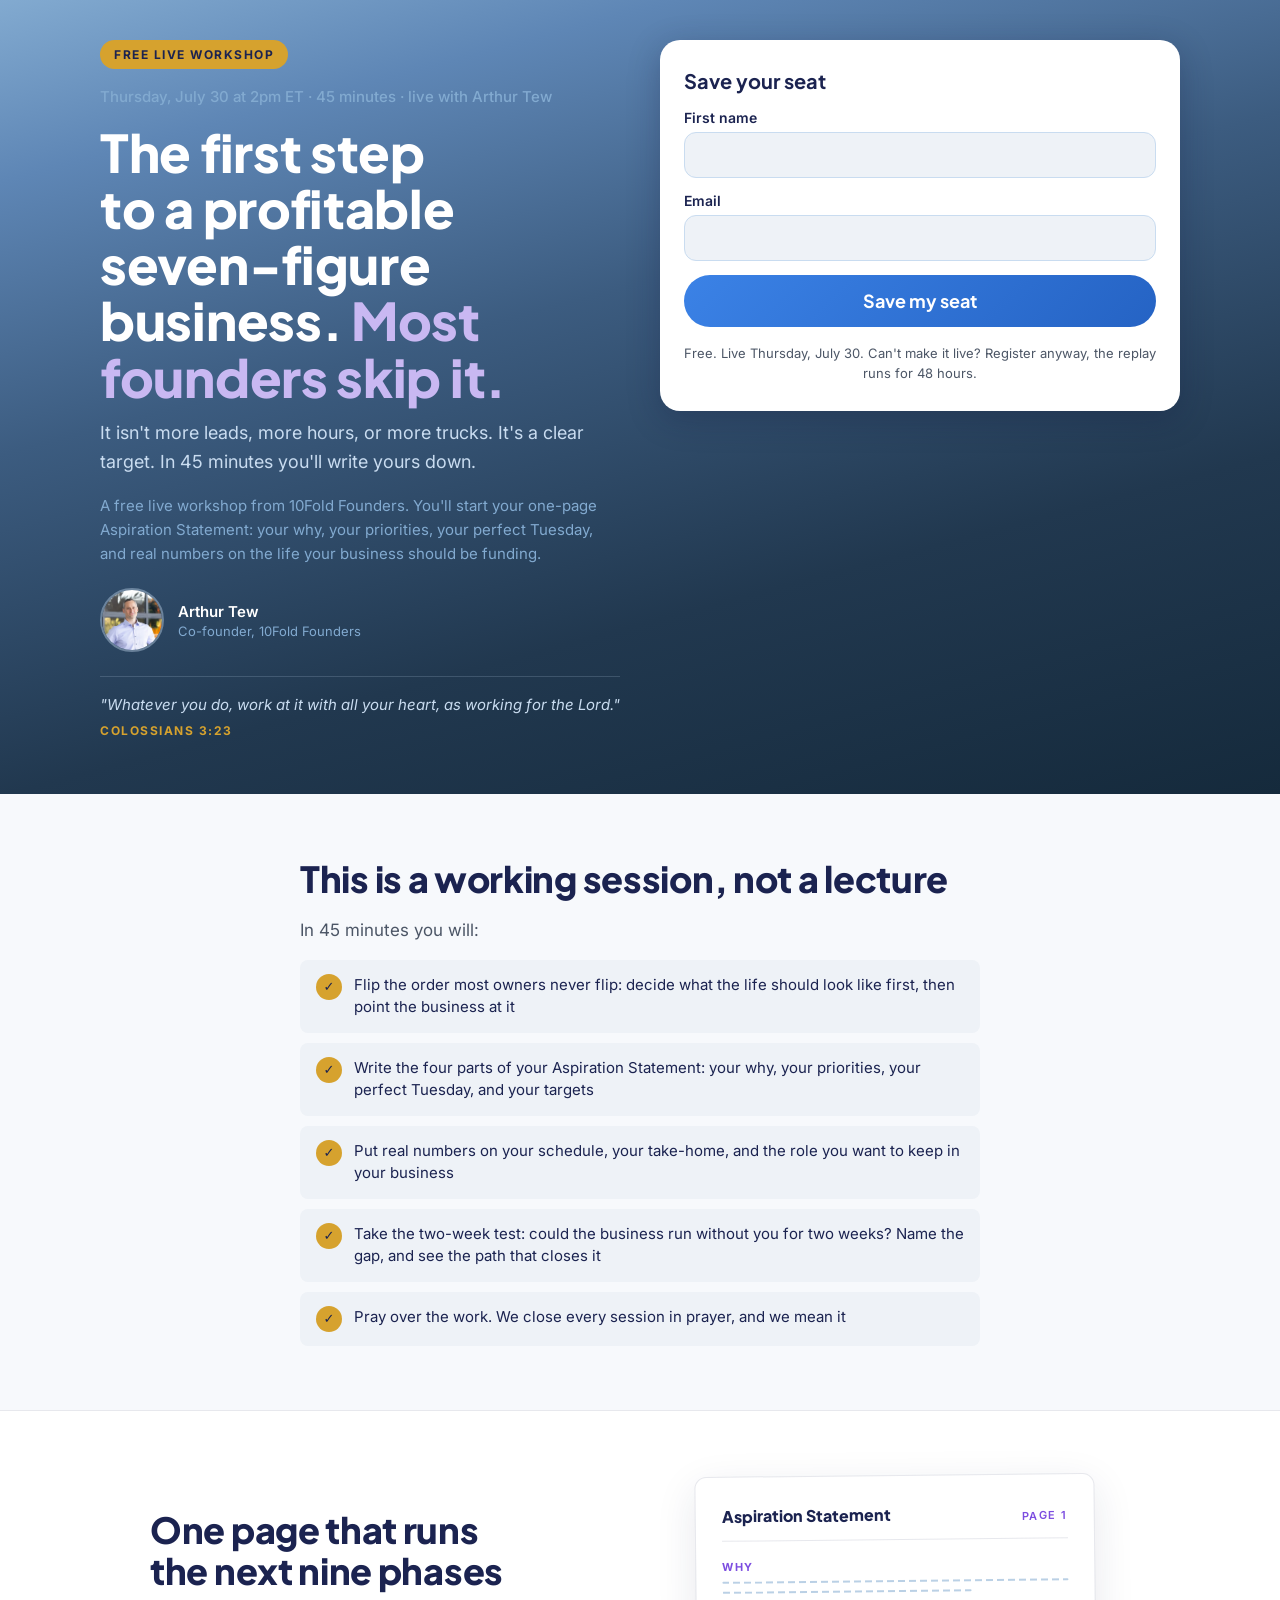
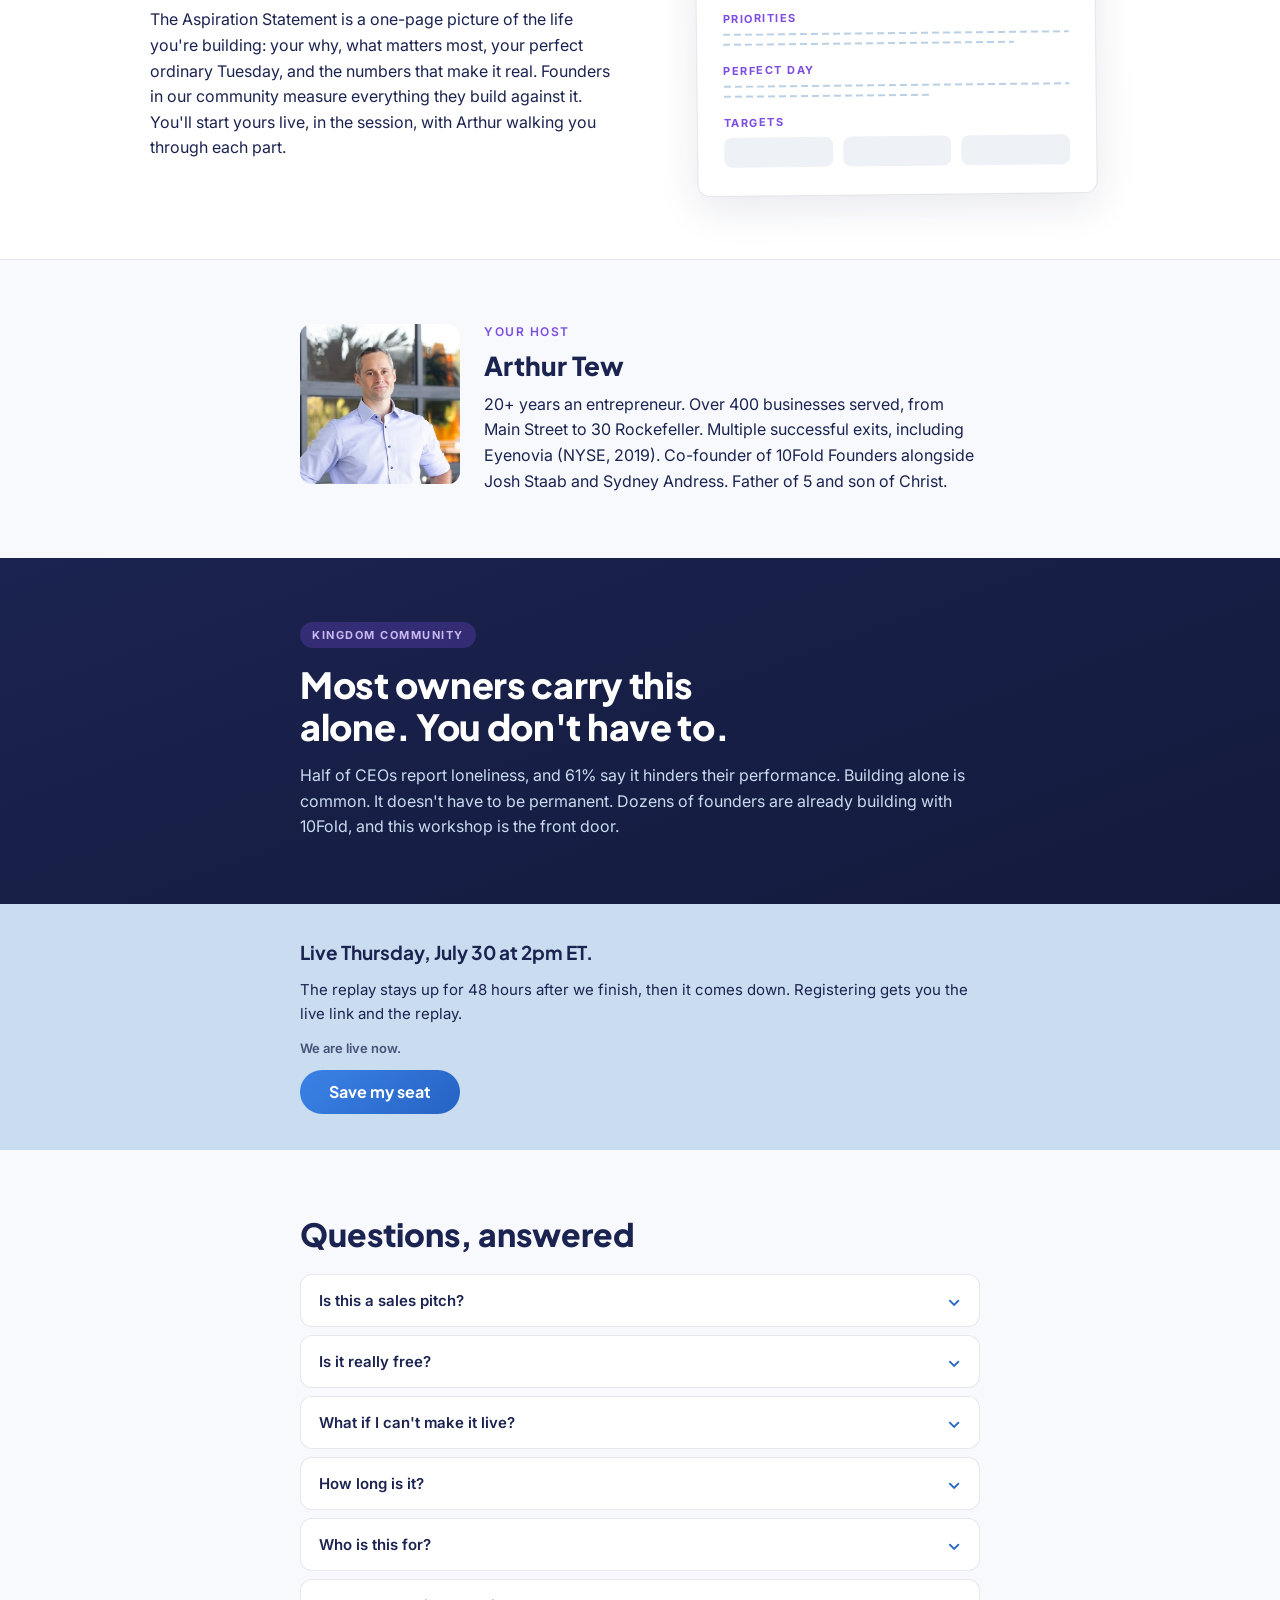
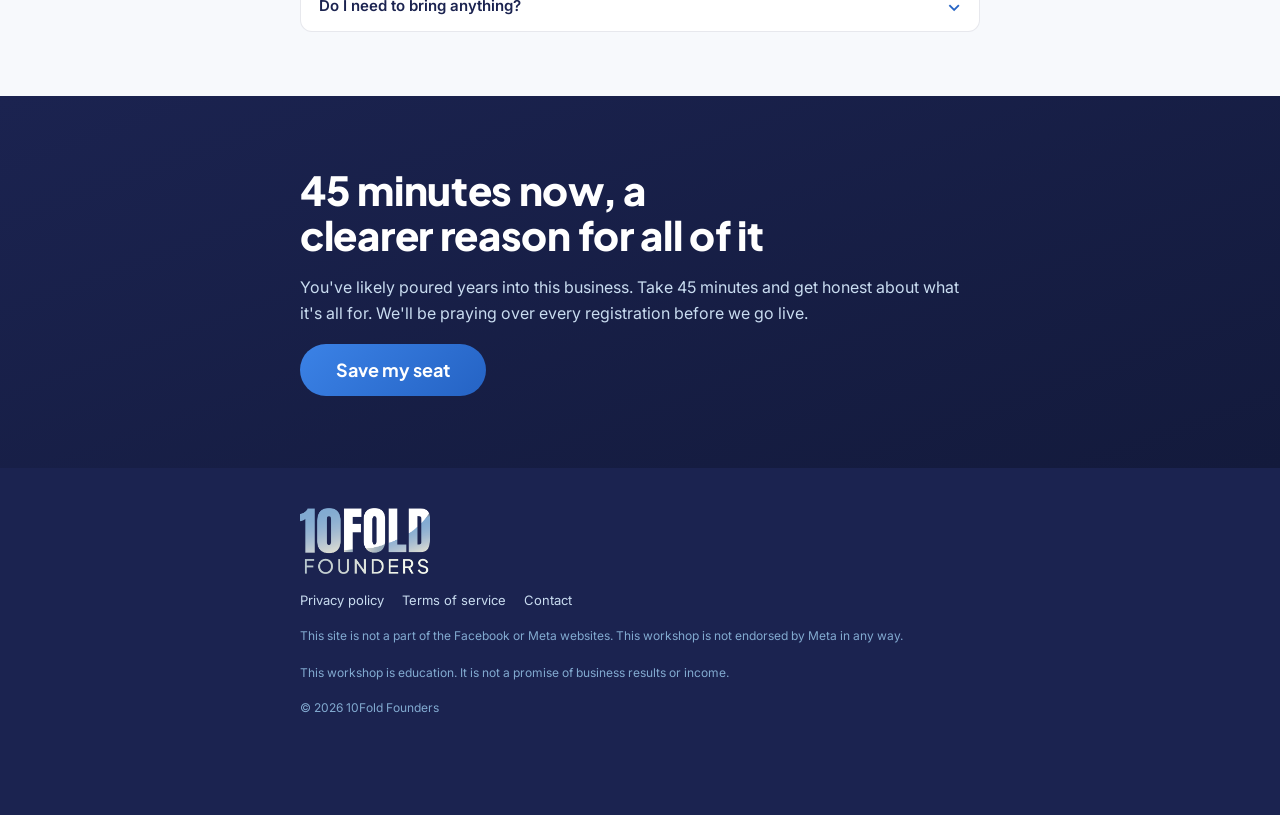
==== commit 2adb7e49: "Wire workshop form to GoHighLevel webhook; drop phone field Post first_name + email to the LeadConne" ====
--- a/workshop/index.html
+++ b/workshop/index.html
@@ -62,7 +62,7 @@
     <!-- ============ SECTION 2: REGISTRATION FORM ============ -->
     <div id="register" style="background: var(--tf-white); border-radius: 20px; padding: 28px 24px; box-shadow: 0 8px 32px rgba(19,26,60,0.28); display: flex; flex-direction: column; gap: 16px; animation: tfFadeUp 0.4s cubic-bezier(0.4,0,0.2,1);">
       <h2 style="margin: 0; font-family: var(--tf-font-headline); font-weight: 700; font-size: 20px; color: var(--tf-ink);">Save your seat</h2>
-      <!-- FORM ACTION: GHL form embed or POST endpoint, TBD. On success, redirect to thanks.html -->
+      <!-- On submit, posts the lead to GoHighLevel, then redirects to thanks.html -->
       <form id="register-form" novalidate style="display: flex; flex-direction: column; gap: 14px;">
         <div class="field" data-field="first_name">
           <label for="first_name">First name</label>
@@ -74,12 +74,6 @@
           <input id="email" name="email" type="email" autocomplete="email" required>
           <span class="hint" hidden></span>
         </div>
-        <div class="field" data-field="phone">
-          <label for="phone">Mobile (optional)</label>
-          <input id="phone" name="phone" type="tel" autocomplete="tel">
-          <span class="hint">Add your number and we'll text you one reminder 15 minutes before we go live. That's it.</span>
-        </div>
-        <p style="margin: 0; font-size: 11px; line-height: 1.5; color: var(--tf-slate);">By entering your number you agree to receive a text reminder about this workshop. Message and data rates may apply. Reply STOP to opt out.</p>
         <button type="submit" class="btn btn--lg btn--full">Save my seat</button>
       </form>
       <p style="margin: 0; text-align: center; font-size: 13px; line-height: 1.55; color: var(--tf-slate);">Free. Live Thursday, July 30. Can't make it live? Register anyway, the replay runs for 48 hours.</p>
@@ -351,21 +345,36 @@
     });
   });
 
+  var WEBHOOK_URL = 'https://services.leadconnectorhq.com/hooks/1k8sTp5oODpHDFWpyIL6/webhook-trigger/3035fc75-b5c9-4533-92e8-957a19fa99c3';
+  var submitBtn = form.querySelector('button[type="submit"]');
+
   form.addEventListener('submit', function (e) {
     e.preventDefault();
     var firstName = form.first_name.value.trim();
     var email = form.email.value.trim();
-    var phone = form.phone.value.trim();
 
     var ok = true;
     if (!firstName) { setError('first_name', 'Add your first name'); ok = false; }
     if (!/^\S+@\S+\.\S+$/.test(email)) { setError('email', 'Add a valid email'); ok = false; }
     if (!ok) return;
 
-    // FORM ACTION: GHL form embed or POST endpoint, TBD.
-    // Never lose the lead to a failed redirect; the form submit is the conversion.
-    var skipped = phone ? '' : '?askphone=1';
-    window.location.href = 'thanks.html' + skipped;
+    submitBtn.disabled = true;
+    submitBtn.textContent = 'Saving your seat…';
+
+    // Send the lead to GoHighLevel. no-cors + urlencoded avoids a CORS preflight
+    // the webhook won't answer, and keepalive lets the POST finish through the
+    // redirect. The submit is the conversion, so we always continue to thanks.html.
+    var body = 'first_name=' + encodeURIComponent(firstName) + '&email=' + encodeURIComponent(email);
+    try {
+      fetch(WEBHOOK_URL, {
+        method: 'POST',
+        mode: 'no-cors',
+        headers: { 'Content-Type': 'application/x-www-form-urlencoded' },
+        body: body,
+        keepalive: true
+      });
+    } catch (err) {}
+    window.location.href = 'thanks.html';
   });
 })();
 </script>
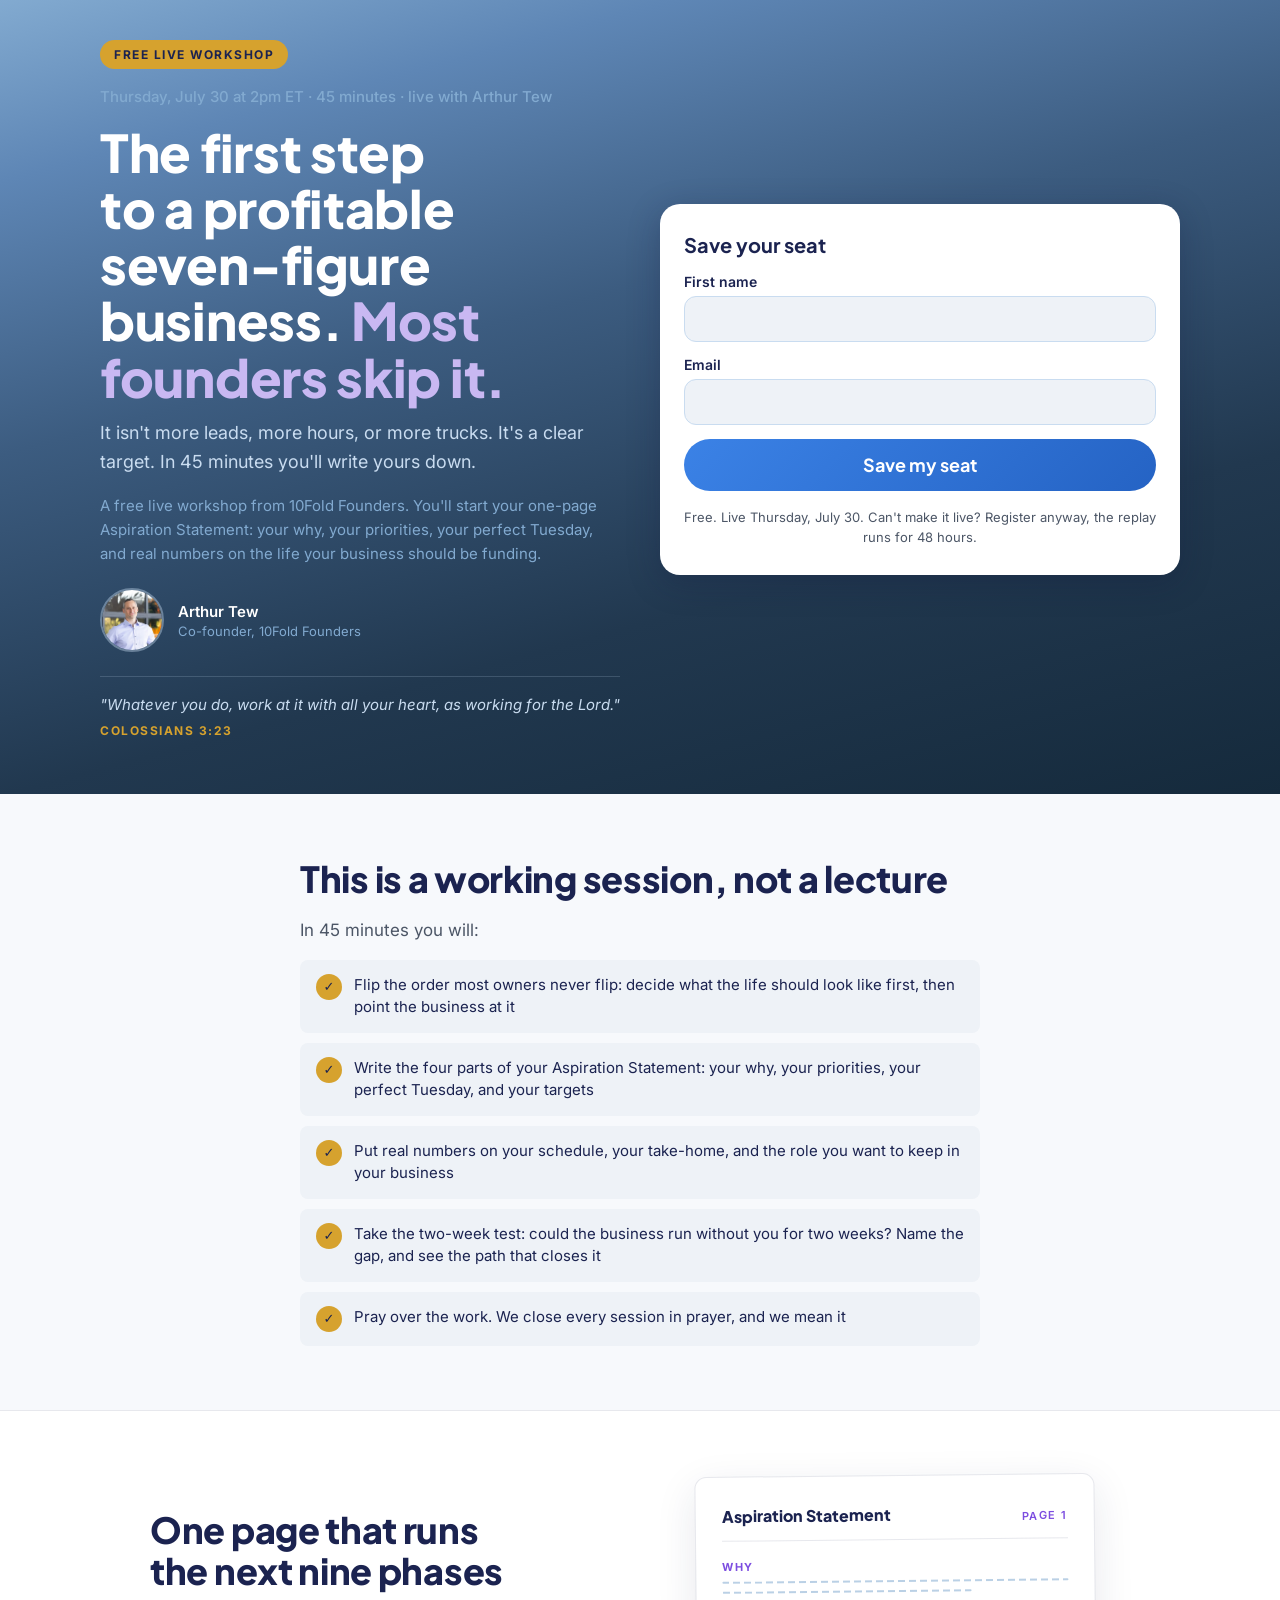
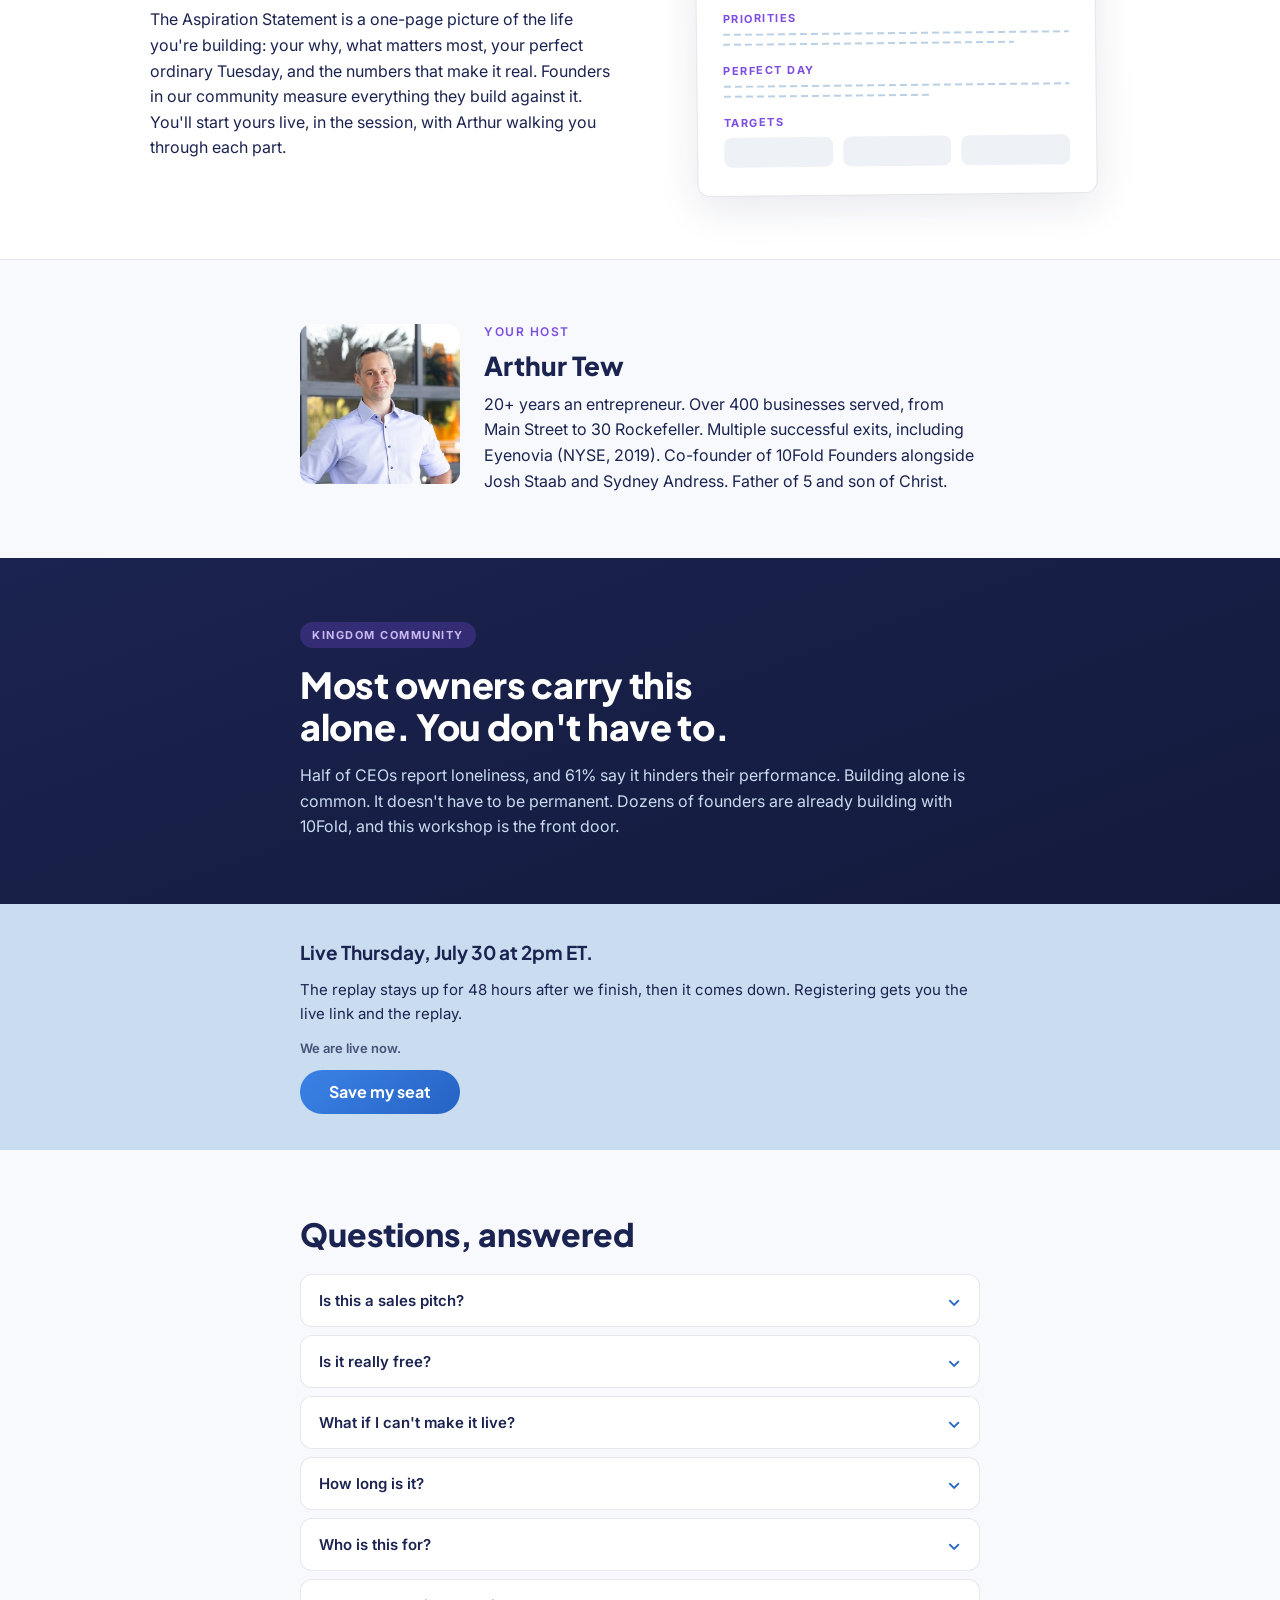
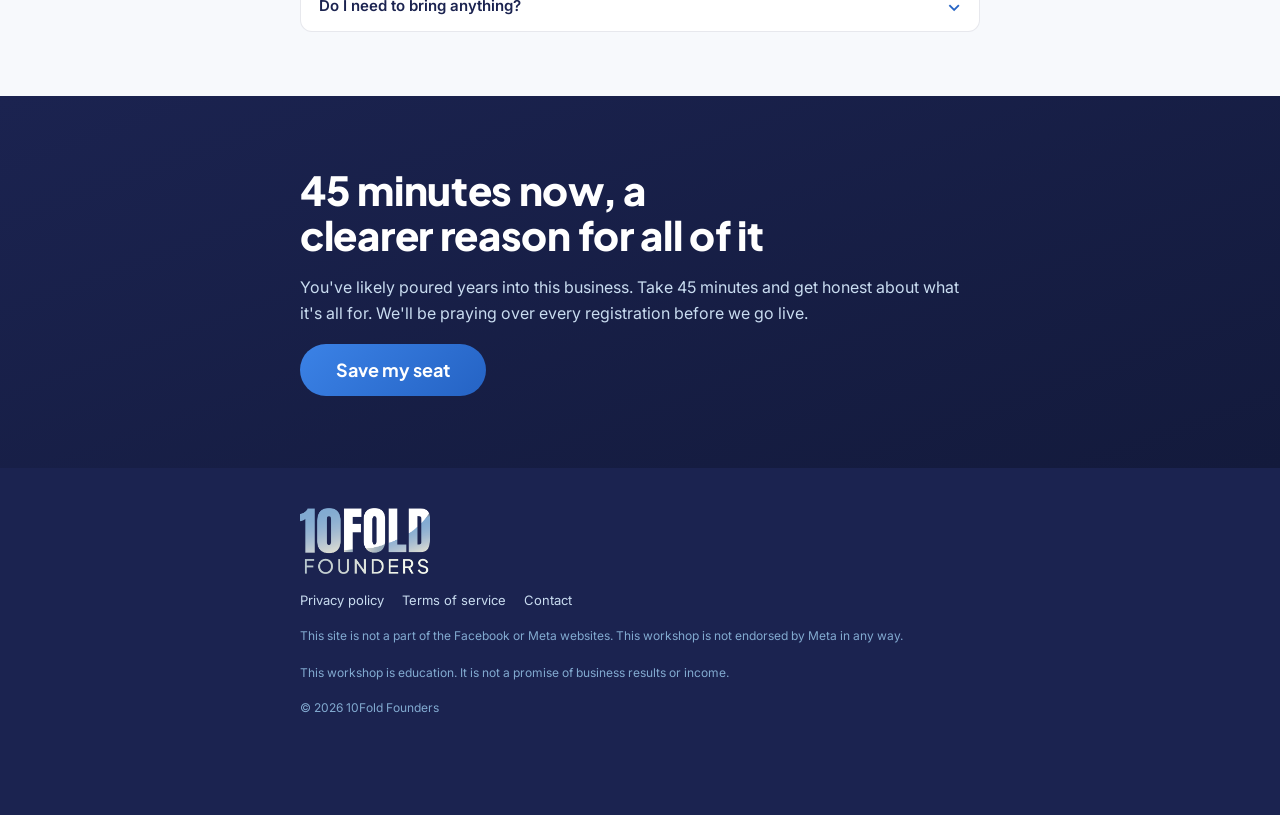
==== commit 87225dca: "Center registration form vertically in workshop hero Switch the hero grid to align-items: center so " ====
--- a/workshop/index.html
+++ b/workshop/index.html
@@ -16,7 +16,7 @@
 
 <!-- ============ SECTION 1: HERO (Founders mark gradient) ============ -->
 <section style="background: var(--tf-gradient-founders); padding: 40px 20px 56px;">
-  <div style="max-width: 1080px; margin: 0 auto; display: grid; grid-template-columns: repeat(auto-fit, minmax(320px, 1fr)); gap: 40px; align-items: start;">
+  <div style="max-width: 1080px; margin: 0 auto; display: grid; grid-template-columns: repeat(auto-fit, minmax(320px, 1fr)); gap: 40px; align-items: center;">
 
     <div style="display: flex; flex-direction: column; gap: 18px;">
       <div style="display: flex; align-items: center; gap: 12px; flex-wrap: wrap;">
